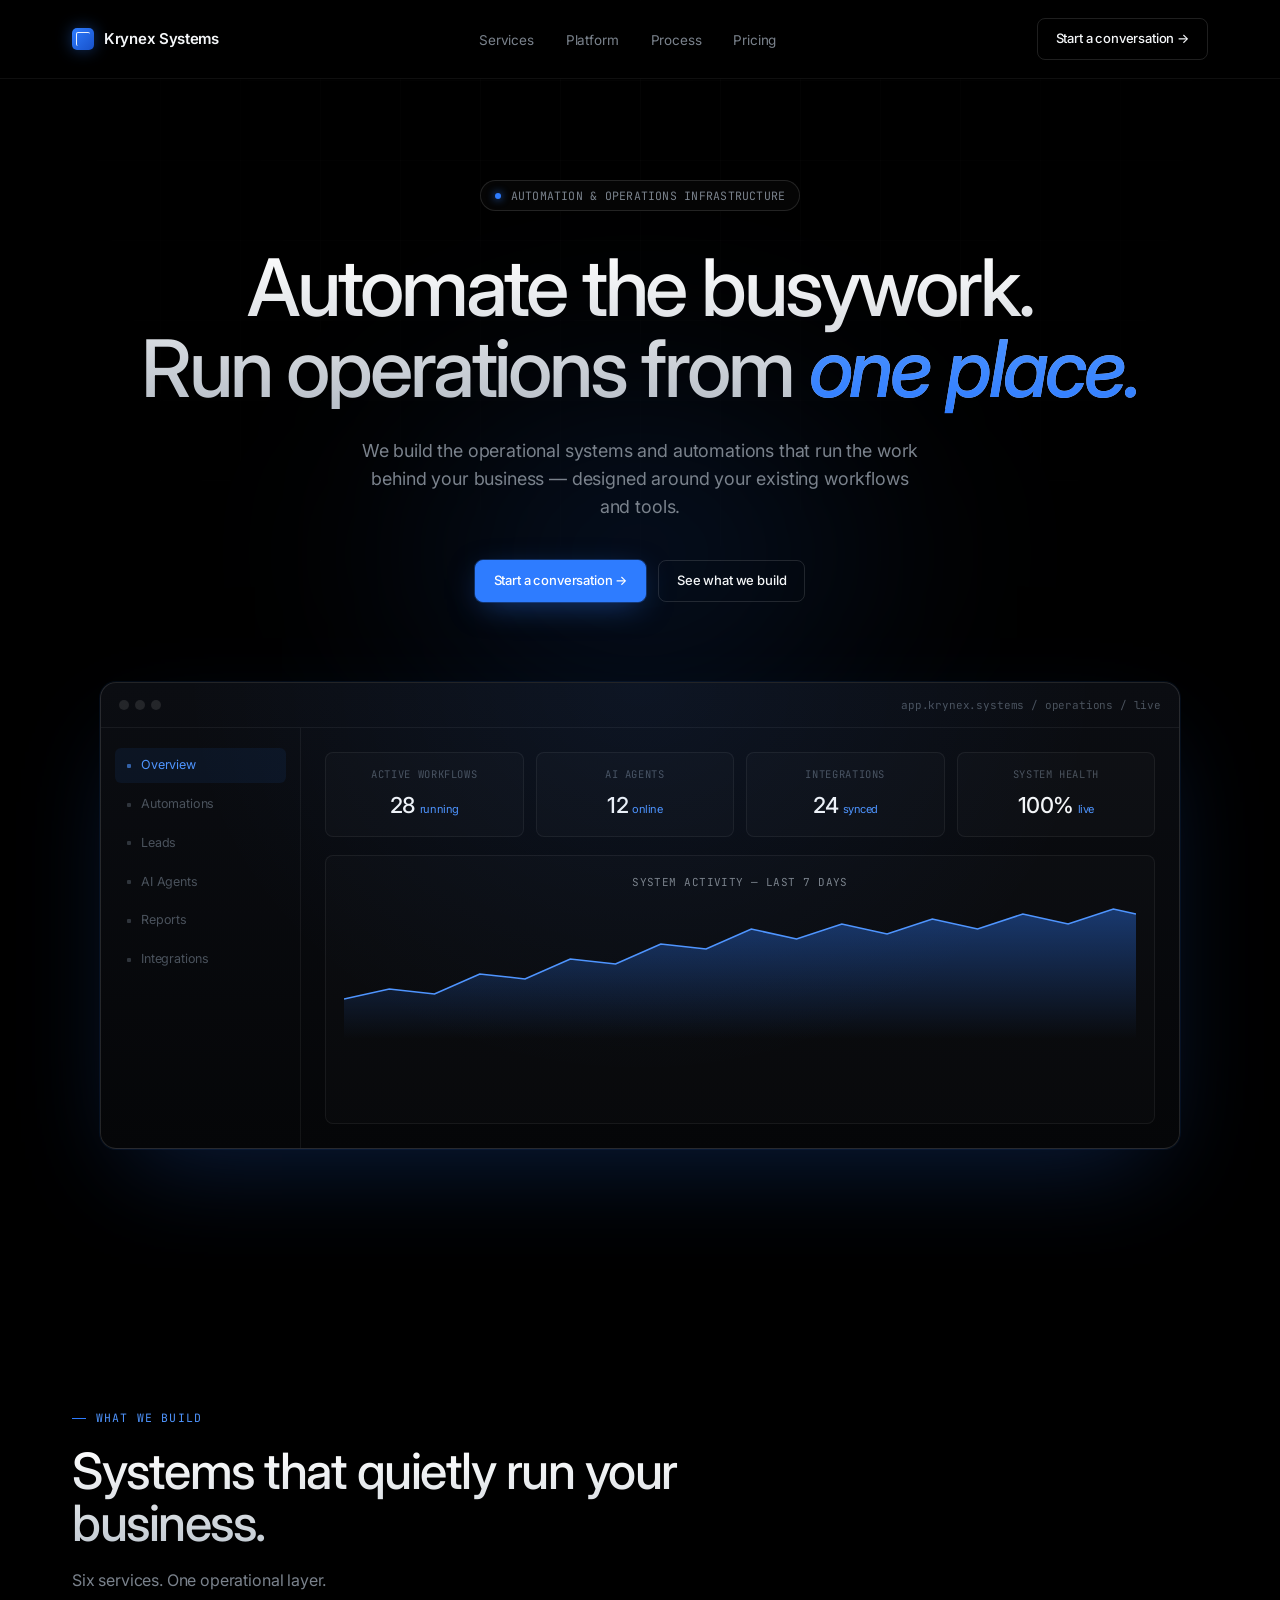
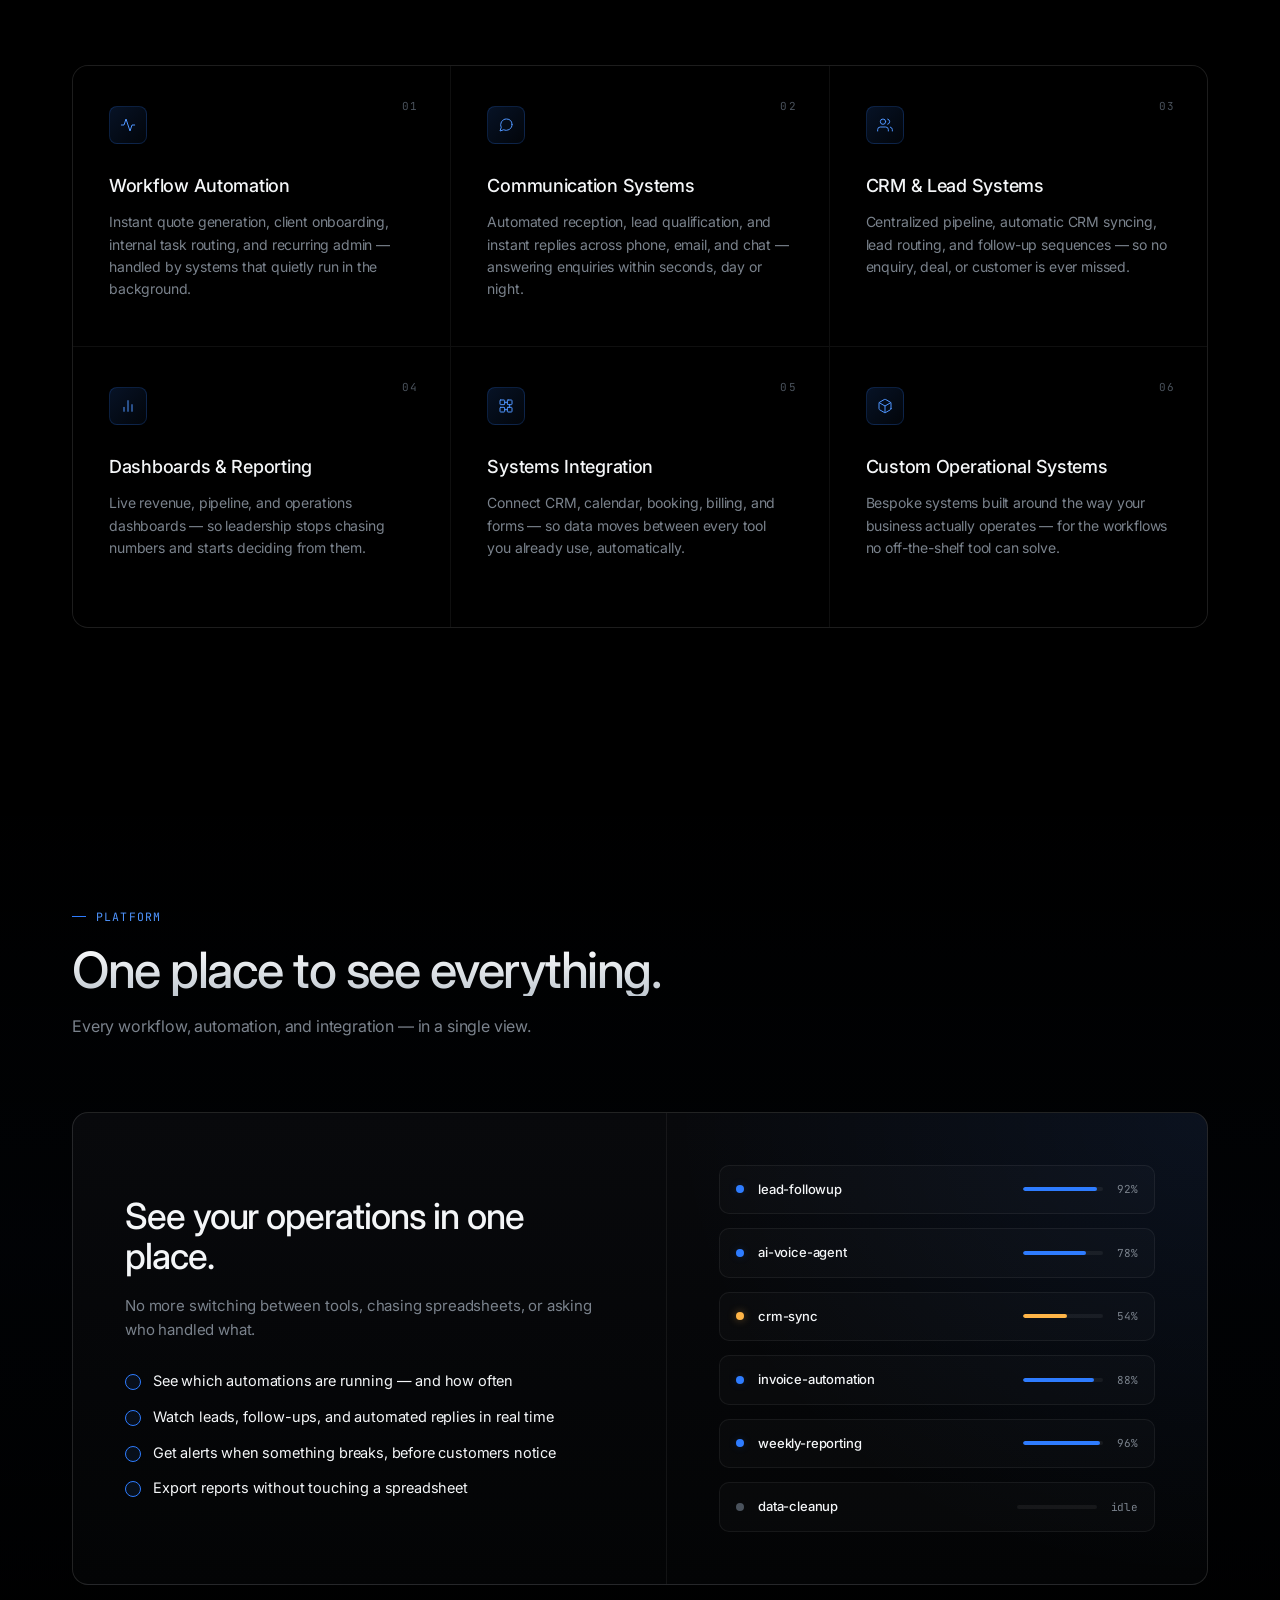
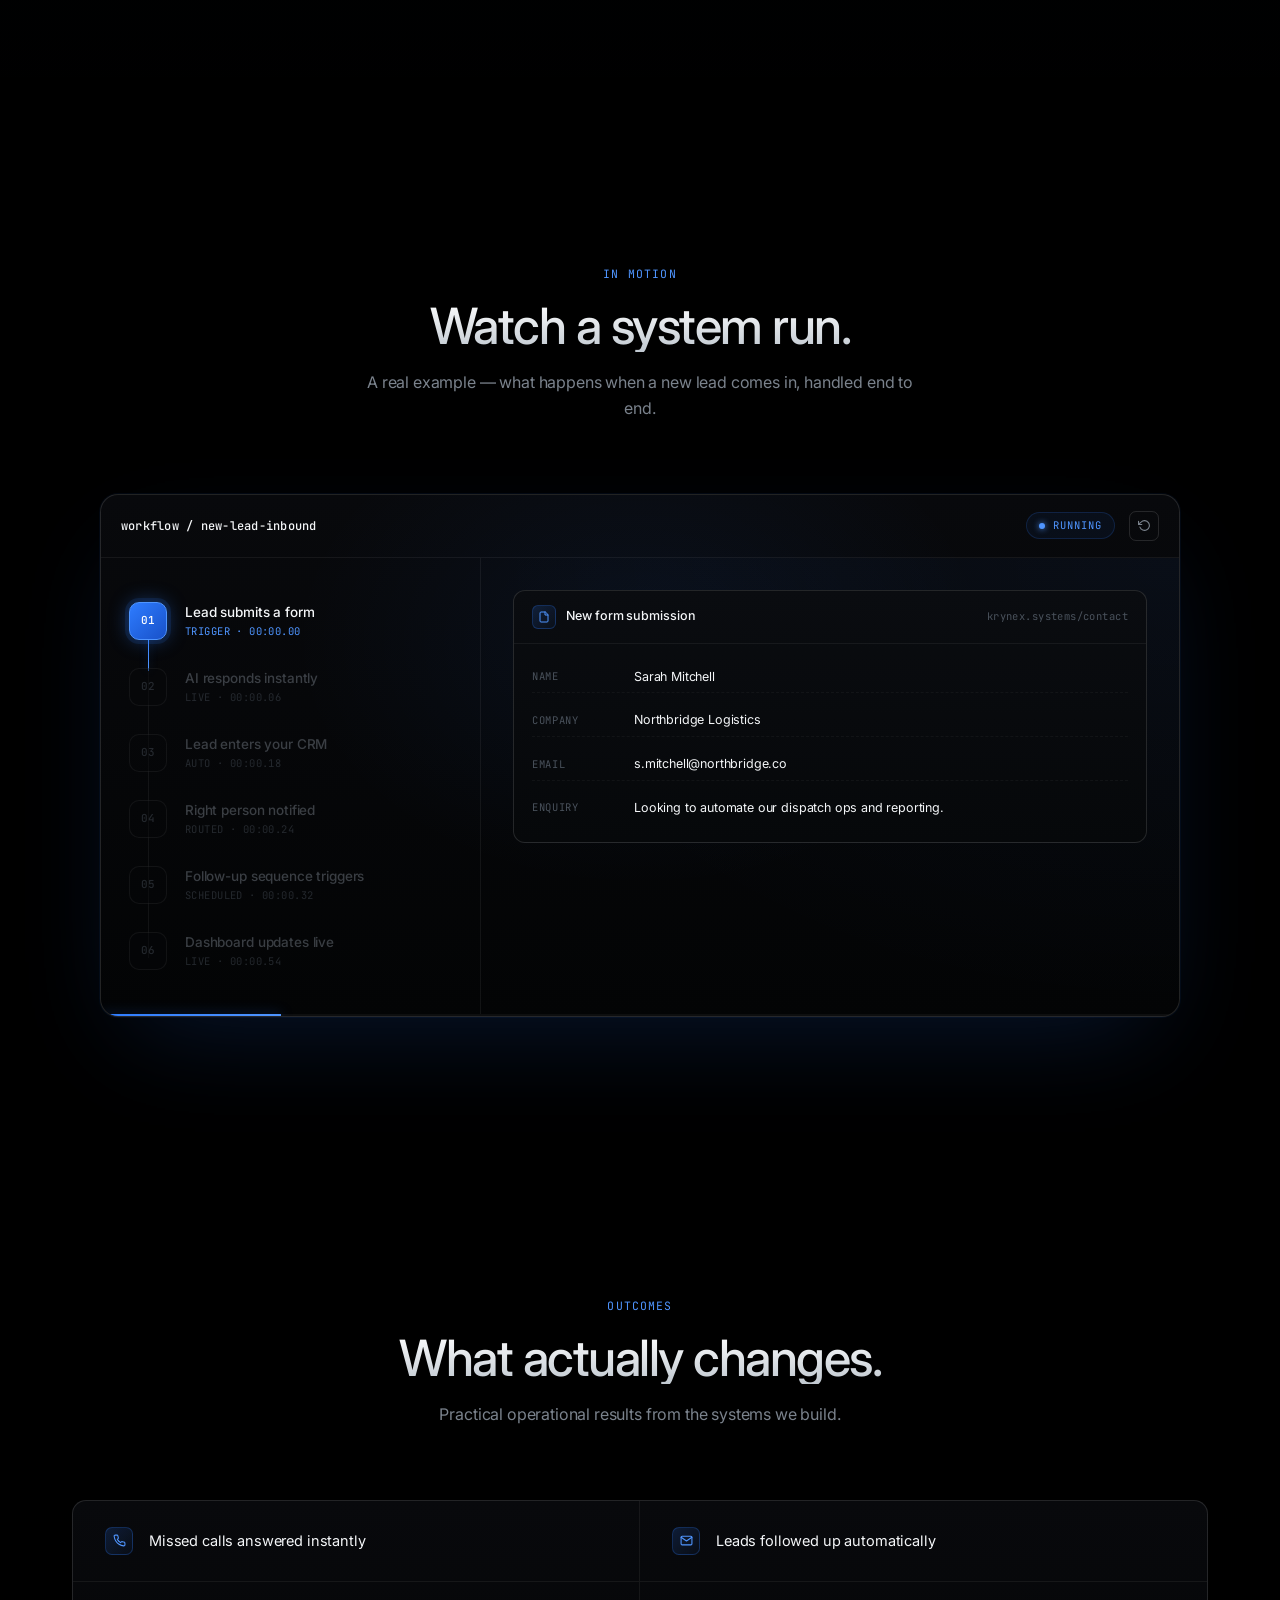
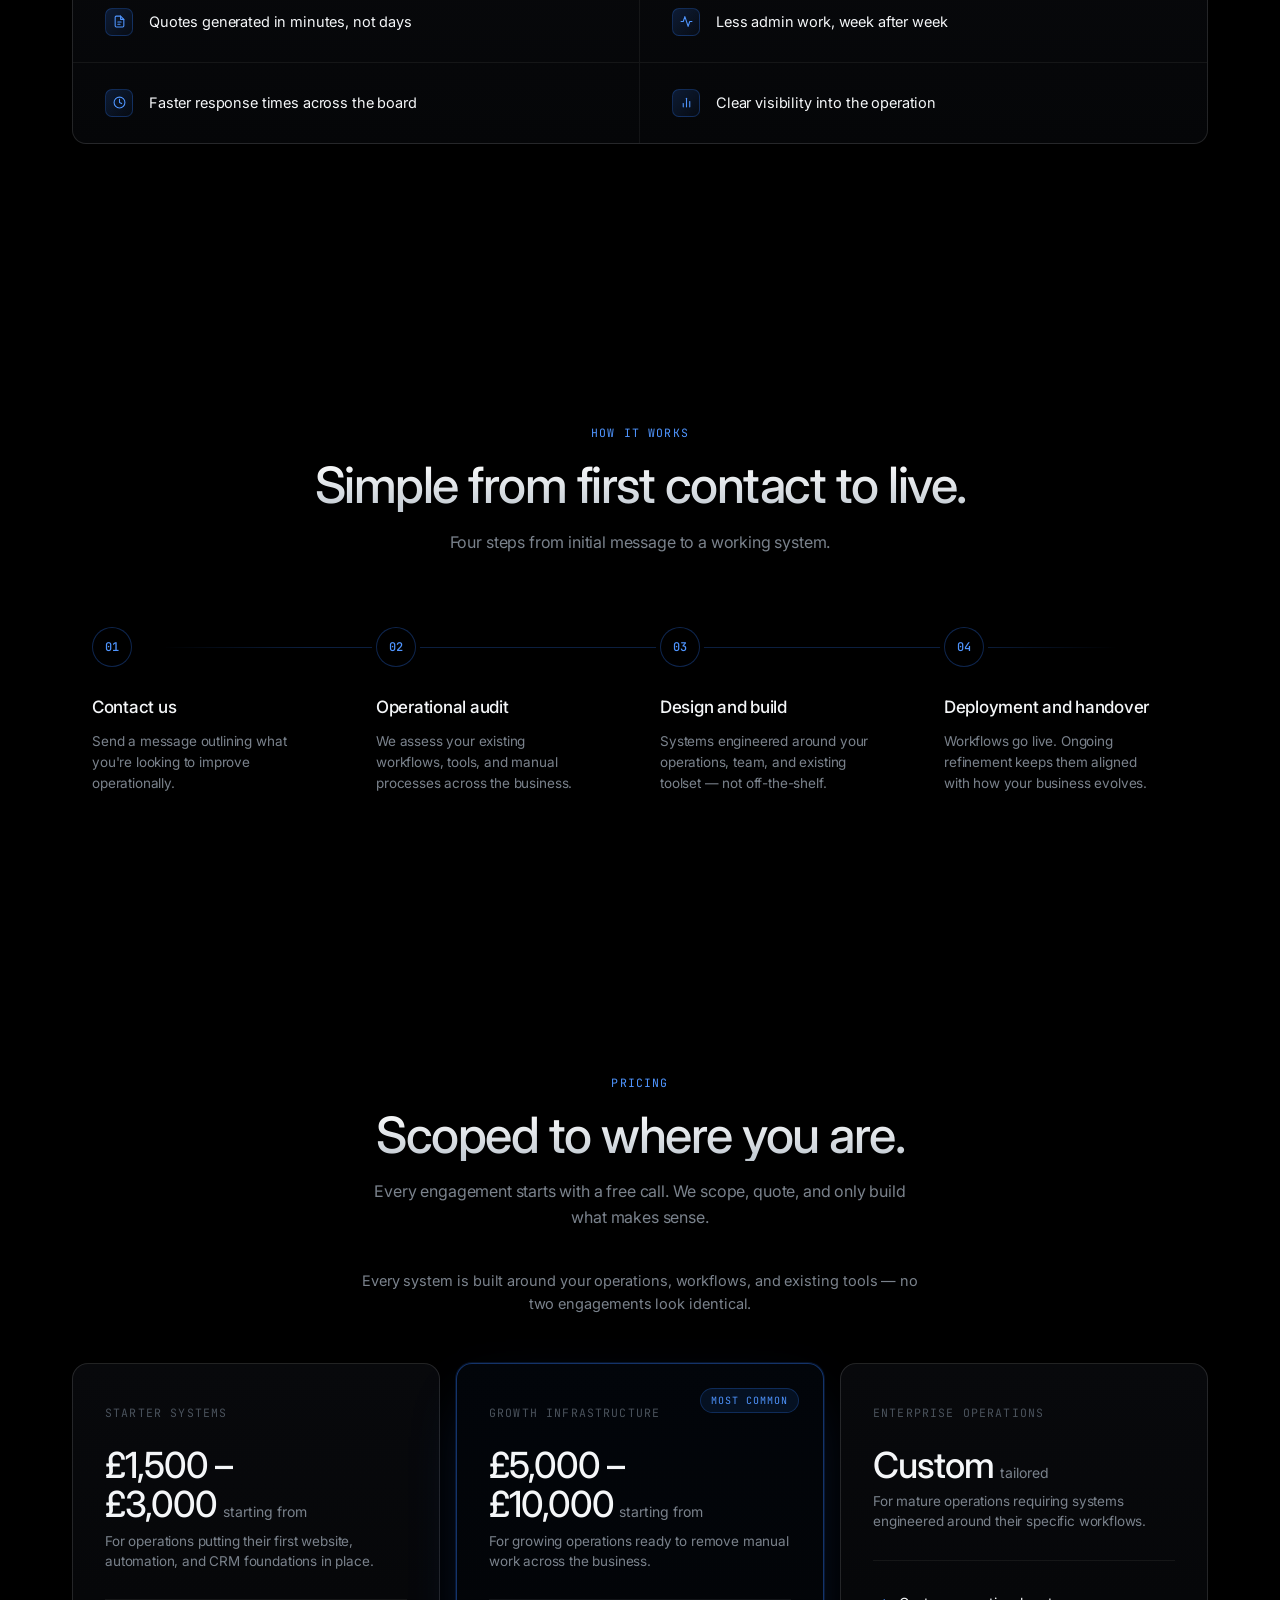
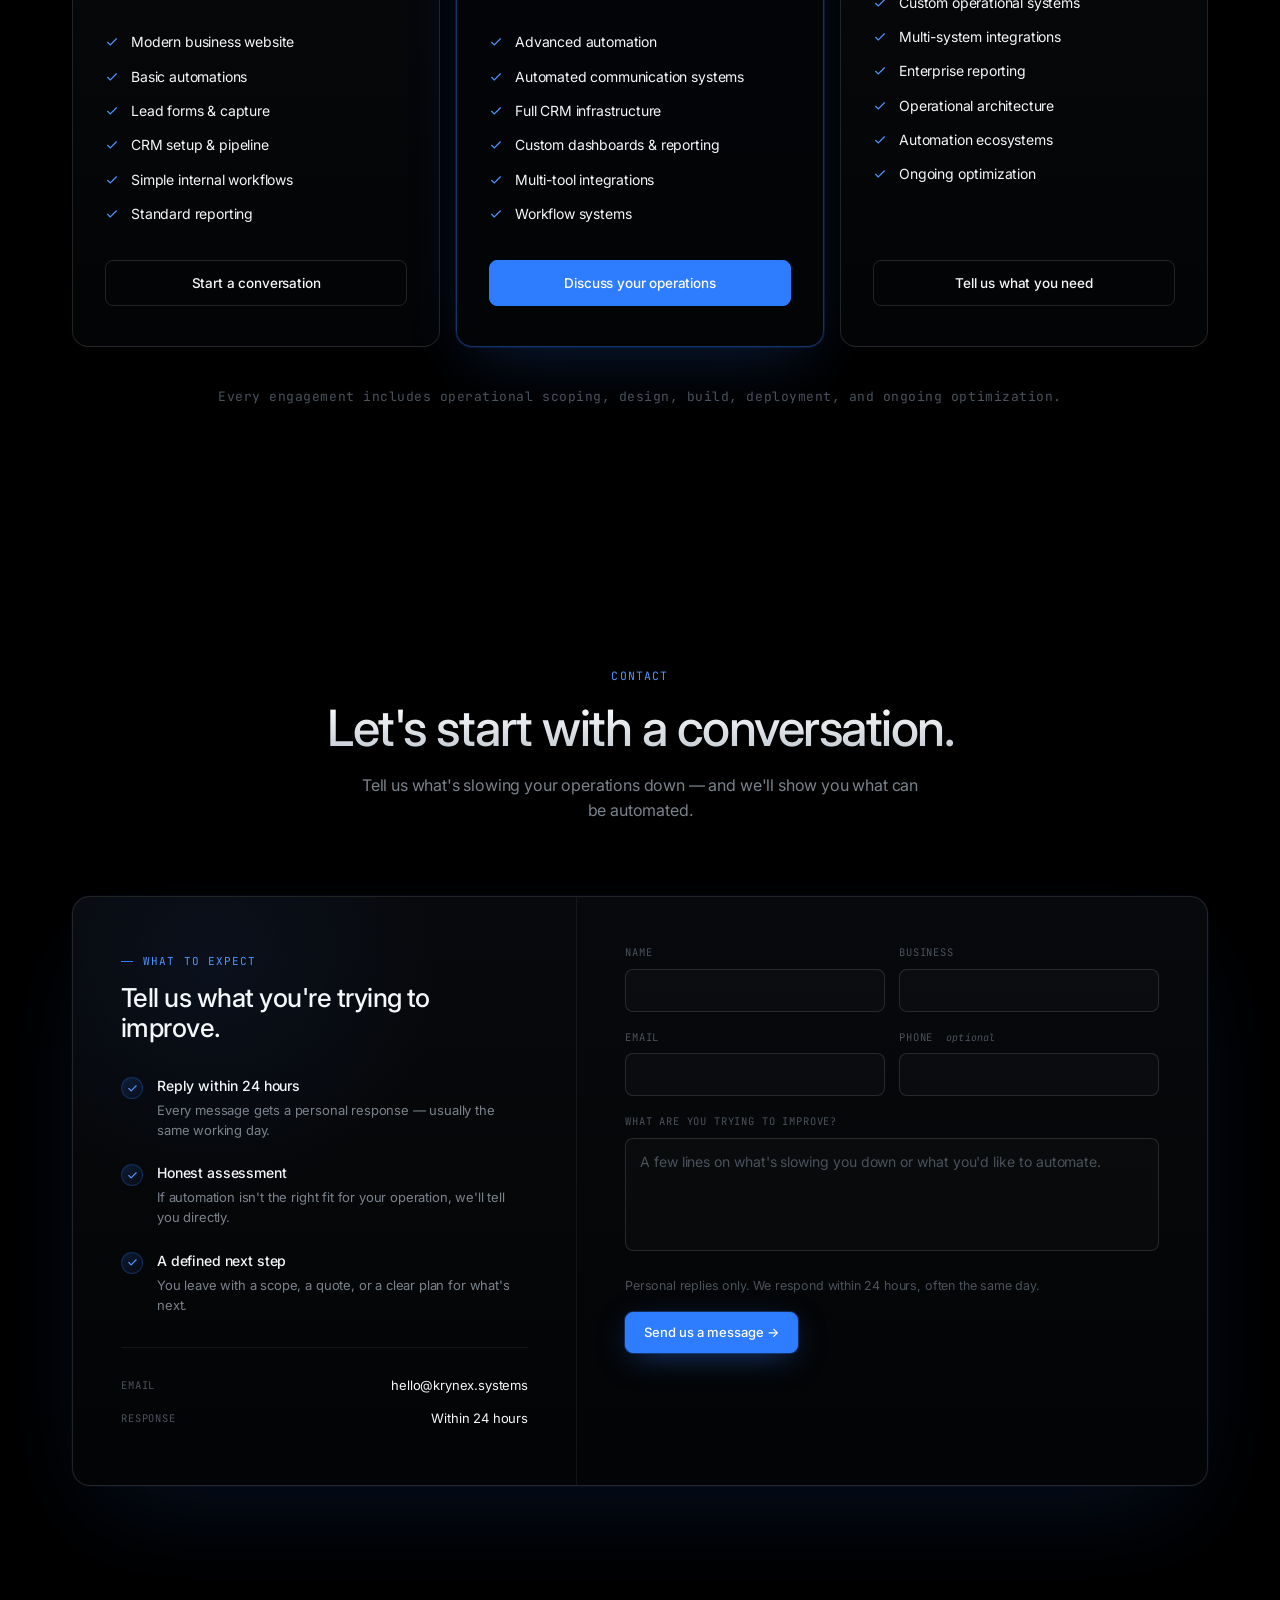
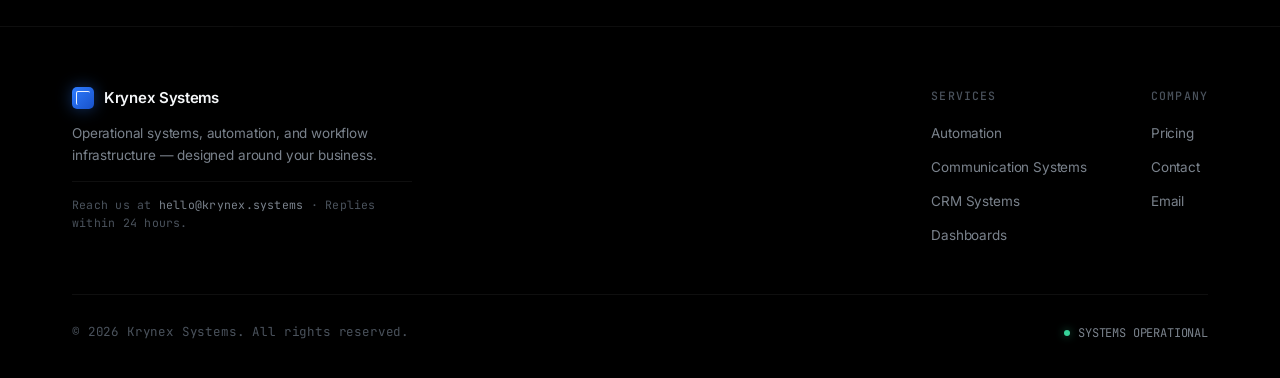
==== index.html @ 4cc5ba6c "Add files via upload" ====
<!DOCTYPE html>
<html lang="en">
<head>
  <meta charset="UTF-8" />
  <meta name="viewport" content="width=device-width, initial-scale=1.0" />
  <meta name="theme-color" content="#000000" />
  <meta name="description" content="Krynex Systems builds operational systems, automation, and workflow infrastructure for growing businesses — designed around your existing tools and workflows." />

  <!-- Open Graph / social sharing -->
  <meta property="og:type" content="website" />
  <meta property="og:title" content="Krynex Systems — Automation & Operations Infrastructure" />
  <meta property="og:description" content="Operational systems, automation, and workflow infrastructure for growing businesses." />
  <meta property="og:site_name" content="Krynex Systems" />
  <meta name="twitter:card" content="summary_large_image" />

  <title>Krynex Systems — Automation &amp; Operations Infrastructure</title>

  <!-- Inline SVG favicon (no external file needed) -->
  <link rel="icon" type="image/svg+xml" href="data:image/svg+xml,%3Csvg xmlns='http://www.w3.org/2000/svg' viewBox='0 0 32 32'%3E%3Crect width='32' height='32' rx='7' fill='%232E7CFF'/%3E%3Crect x='9' y='9' width='14' height='14' rx='2' fill='none' stroke='white' stroke-width='2.5'/%3E%3C/svg%3E" />

  <!-- Fonts -->
  <link rel="preconnect" href="https://fonts.googleapis.com" />
  <link rel="preconnect" href="https://fonts.gstatic.com" crossorigin />
  <link href="https://fonts.googleapis.com/css2?family=Inter:wght@300;400;500;600;700&family=JetBrains+Mono:wght@400;500&display=swap" rel="stylesheet" />

  <!-- Stylesheet -->
  <link rel="stylesheet" href="style.css" />
</head>
<body>

<div class="grid-bg" aria-hidden="true"></div>

<!-- ====================== NAVIGATION ====================== -->
<nav aria-label="Primary">
  <div class="nav-inner">
    <a href="#" class="logo" aria-label="Krynex Systems home">
      <div class="logo-mark" aria-hidden="true"></div>
      <span>Krynex Systems</span>
    </a>
    <ul class="nav-links">
      <li><a href="#services">Services</a></li>
      <li><a href="#platform">Platform</a></li>
      <li><a href="#process">Process</a></li>
      <li><a href="#pricing">Pricing</a></li>
    </ul>
    <a href="#contact" class="btn btn-ghost">Start a conversation &rarr;</a>
  </div>
</nav>

<!-- ====================== HERO ====================== -->
<header class="hero">
  <div class="container">
    <div class="eyebrow">
      <span class="eyebrow-dot" aria-hidden="true"></span>
      <span>AUTOMATION &amp; OPERATIONS INFRASTRUCTURE</span>
    </div>
    <h1>
      Automate the busywork.<br/>
      Run operations from <span class="accent">one place.</span>
    </h1>
    <p class="lead">
      We build the operational systems and automations that run the work behind your business — designed around your existing workflows and tools.
    </p>
    <div class="hero-actions">
      <a href="#contact" class="btn btn-blue">Start a conversation &rarr;</a>
      <a href="#services" class="btn btn-ghost">See what we build</a>
    </div>

    <!-- Hero Dashboard preview -->
    <div class="hero-visual reveal">
      <div class="hv-bar">
        <div class="hv-dots" aria-hidden="true"><span></span><span></span><span></span></div>
        <div class="hv-url">app.krynex.systems / operations / live</div>
      </div>
      <div class="hv-body">
        <aside class="hv-side" aria-hidden="true">
          <div class="hv-side-item active">Overview</div>
          <div class="hv-side-item">Automations</div>
          <div class="hv-side-item">Leads</div>
          <div class="hv-side-item">AI Agents</div>
          <div class="hv-side-item">Reports</div>
          <div class="hv-side-item">Integrations</div>
        </aside>
        <div class="hv-main">
          <div class="hv-stats">
            <div class="hv-stat">
              <div class="hv-stat-label">ACTIVE WORKFLOWS</div>
              <div class="hv-stat-value">28<span class="delta">running</span></div>
            </div>
            <div class="hv-stat">
              <div class="hv-stat-label">AI AGENTS</div>
              <div class="hv-stat-value">12<span class="delta">online</span></div>
            </div>
            <div class="hv-stat">
              <div class="hv-stat-label">INTEGRATIONS</div>
              <div class="hv-stat-value">24<span class="delta">synced</span></div>
            </div>
            <div class="hv-stat">
              <div class="hv-stat-label">SYSTEM HEALTH</div>
              <div class="hv-stat-value">100%<span class="delta">live</span></div>
            </div>
          </div>
          <div class="hv-chart">
            <div class="hv-chart-label">SYSTEM ACTIVITY — LAST 7 DAYS</div>
            <svg viewBox="0 0 700 140" preserveAspectRatio="none" aria-hidden="true">
              <defs>
                <linearGradient id="g1" x1="0" x2="0" y1="0" y2="1">
                  <stop offset="0%" stop-color="#2E7CFF" stop-opacity="0.4"/>
                  <stop offset="100%" stop-color="#2E7CFF" stop-opacity="0"/>
                </linearGradient>
              </defs>
              <path d="M0,100 L40,90 L80,95 L120,75 L160,80 L200,60 L240,65 L280,45 L320,50 L360,30 L400,40 L440,25 L480,35 L520,20 L560,30 L600,15 L640,25 L680,10 L700,15 L700,140 L0,140 Z" fill="url(#g1)"/>
              <path d="M0,100 L40,90 L80,95 L120,75 L160,80 L200,60 L240,65 L280,45 L320,50 L360,30 L400,40 L440,25 L480,35 L520,20 L560,30 L600,15 L640,25 L680,10 L700,15" stroke="#4F95FF" stroke-width="1.5" fill="none"/>
            </svg>
          </div>
        </div>
      </div>
    </div>
  </div>
</header>

<!-- ====================== SERVICES ====================== -->
<section id="services">
  <div class="container">
    <div class="section-head reveal">
      <div class="section-tag">What we build</div>
      <h2>Systems that quietly run your business.</h2>
      <p>Six services. One operational layer.</p>
    </div>

    <div class="services reveal">
      <div class="service">
        <div class="service-num">01</div>
        <div class="service-icon" aria-hidden="true">
          <svg viewBox="0 0 24 24" fill="none" stroke="currentColor" stroke-width="1.5" stroke-linecap="round" stroke-linejoin="round"><polyline points="22 12 18 12 15 21 9 3 6 12 2 12"/></svg>
        </div>
        <h3>Workflow Automation</h3>
        <p>Instant quote generation, client onboarding, internal task routing, and recurring admin — handled by systems that quietly run in the background.</p>
      </div>

      <div class="service">
        <div class="service-num">02</div>
        <div class="service-icon" aria-hidden="true">
          <svg viewBox="0 0 24 24" fill="none" stroke="currentColor" stroke-width="1.5" stroke-linecap="round" stroke-linejoin="round"><path d="M21 11.5a8.38 8.38 0 0 1-.9 3.8 8.5 8.5 0 0 1-7.6 4.7 8.38 8.38 0 0 1-3.8-.9L3 21l1.9-5.7a8.38 8.38 0 0 1-.9-3.8 8.5 8.5 0 0 1 4.7-7.6 8.38 8.38 0 0 1 3.8-.9h.5a8.48 8.48 0 0 1 8 8v.5z"/></svg>
        </div>
        <h3>Communication Systems</h3>
        <p>Automated reception, lead qualification, and instant replies across phone, email, and chat — answering enquiries within seconds, day or night.</p>
      </div>

      <div class="service">
        <div class="service-num">03</div>
        <div class="service-icon" aria-hidden="true">
          <svg viewBox="0 0 24 24" fill="none" stroke="currentColor" stroke-width="1.5" stroke-linecap="round" stroke-linejoin="round"><path d="M17 21v-2a4 4 0 0 0-4-4H5a4 4 0 0 0-4 4v2"/><circle cx="9" cy="7" r="4"/><path d="M23 21v-2a4 4 0 0 0-3-3.87"/><path d="M16 3.13a4 4 0 0 1 0 7.75"/></svg>
        </div>
        <h3>CRM &amp; Lead Systems</h3>
        <p>Centralized pipeline, automatic CRM syncing, lead routing, and follow-up sequences — so no enquiry, deal, or customer is ever missed.</p>
      </div>

      <div class="service">
        <div class="service-num">04</div>
        <div class="service-icon" aria-hidden="true">
          <svg viewBox="0 0 24 24" fill="none" stroke="currentColor" stroke-width="1.5" stroke-linecap="round" stroke-linejoin="round"><line x1="18" y1="20" x2="18" y2="10"/><line x1="12" y1="20" x2="12" y2="4"/><line x1="6" y1="20" x2="6" y2="14"/></svg>
        </div>
        <h3>Dashboards &amp; Reporting</h3>
        <p>Live revenue, pipeline, and operations dashboards — so leadership stops chasing numbers and starts deciding from them.</p>
      </div>

      <div class="service">
        <div class="service-num">05</div>
        <div class="service-icon" aria-hidden="true">
          <svg viewBox="0 0 24 24" fill="none" stroke="currentColor" stroke-width="1.5" stroke-linecap="round" stroke-linejoin="round"><rect x="3" y="3" width="7" height="7" rx="1"/><rect x="14" y="3" width="7" height="7" rx="1"/><rect x="14" y="14" width="7" height="7" rx="1"/><rect x="3" y="14" width="7" height="7" rx="1"/><line x1="10" y1="6.5" x2="14" y2="6.5"/><line x1="17.5" y1="10" x2="17.5" y2="14"/><line x1="10" y1="17.5" x2="14" y2="17.5"/></svg>
        </div>
        <h3>Systems Integration</h3>
        <p>Connect CRM, calendar, booking, billing, and forms — so data moves between every tool you already use, automatically.</p>
      </div>

      <div class="service">
        <div class="service-num">06</div>
        <div class="service-icon" aria-hidden="true">
          <svg viewBox="0 0 24 24" fill="none" stroke="currentColor" stroke-width="1.5" stroke-linecap="round" stroke-linejoin="round"><path d="M21 16V8a2 2 0 0 0-1-1.73l-7-4a2 2 0 0 0-2 0l-7 4A2 2 0 0 0 3 8v8a2 2 0 0 0 1 1.73l7 4a2 2 0 0 0 2 0l7-4A2 2 0 0 0 21 16z"/><polyline points="3.27 6.96 12 12.01 20.73 6.96"/><line x1="12" y1="22.08" x2="12" y2="12"/></svg>
        </div>
        <h3>Custom Operational Systems</h3>
        <p>Bespoke systems built around the way your business actually operates — for the workflows no off-the-shelf tool can solve.</p>
      </div>
    </div>
  </div>
</section>

<!-- ====================== PLATFORM SHOWCASE ====================== -->
<section id="platform" class="dashboard-section">
  <div class="container">
    <div class="section-head reveal">
      <div class="section-tag">Platform</div>
      <h2>One place to see everything.</h2>
      <p>Every workflow, automation, and integration — in a single view.</p>
    </div>

    <div class="dashboard-card reveal">
      <div class="dashboard-grid">
        <div class="dashboard-copy">
          <h3>See your operations in one place.</h3>
          <p>No more switching between tools, chasing spreadsheets, or asking who handled what.</p>
          <ul class="feature-list">
            <li>See which automations are running — and how often</li>
            <li>Watch leads, follow-ups, and automated replies in real time</li>
            <li>Get alerts when something breaks, before customers notice</li>
            <li>Export reports without touching a spreadsheet</li>
          </ul>
        </div>
        <div class="dashboard-visual" aria-hidden="true">
          <div class="dv-row">
            <div class="dot"></div>
            <div class="dv-name">lead-followup</div>
            <div class="dv-bar"><div style="width:92%"></div></div>
            <div class="dv-meta">92%</div>
          </div>
          <div class="dv-row">
            <div class="dot"></div>
            <div class="dv-name">ai-voice-agent</div>
            <div class="dv-bar"><div style="width:78%"></div></div>
            <div class="dv-meta">78%</div>
          </div>
          <div class="dv-row warn">
            <div class="dot"></div>
            <div class="dv-name">crm-sync</div>
            <div class="dv-bar"><div style="width:54%;background:#FFB547"></div></div>
            <div class="dv-meta">54%</div>
          </div>
          <div class="dv-row">
            <div class="dot"></div>
            <div class="dv-name">invoice-automation</div>
            <div class="dv-bar"><div style="width:88%"></div></div>
            <div class="dv-meta">88%</div>
          </div>
          <div class="dv-row">
            <div class="dot"></div>
            <div class="dv-name">weekly-reporting</div>
            <div class="dv-bar"><div style="width:96%"></div></div>
            <div class="dv-meta">96%</div>
          </div>
          <div class="dv-row idle">
            <div class="dot"></div>
            <div class="dv-name">data-cleanup</div>
            <div class="dv-bar"><div style="width:0%"></div></div>
            <div class="dv-meta">idle</div>
          </div>
        </div>
      </div>
    </div>
  </div>
</section>

<!-- ====================== INTERACTIVE DEMO ====================== -->
<section id="how-it-works">
  <div class="container">
    <div class="section-head center reveal">
      <div class="section-tag">In motion</div>
      <h2>Watch a system run.</h2>
      <p>A real example — what happens when a new lead comes in, handled end to end.</p>
    </div>

    <div class="demo-card reveal" id="demo">
      <div class="demo-bar">
        <div class="demo-title">workflow / new-lead-inbound</div>
        <div class="demo-status" id="demo-status">
          <span class="status-pulse" aria-hidden="true"></span>
          <span id="demo-status-text">RUNNING</span>
        </div>
        <button type="button" class="demo-replay" id="demo-replay" aria-label="Replay workflow demo">
          <svg viewBox="0 0 24 24" fill="none" stroke="currentColor" stroke-width="2" stroke-linecap="round" stroke-linejoin="round" aria-hidden="true"><path d="M1 4v6h6"/><path d="M3.51 15a9 9 0 1 0 2.13-9.36L1 10"/></svg>
        </button>
      </div>

      <div class="demo-grid">
        <!-- STEPS TIMELINE -->
        <div class="demo-steps">
          <div class="demo-line" id="demo-line" aria-hidden="true"></div>

          <div class="demo-step pending" data-step="1">
            <div class="demo-node" aria-hidden="true">01</div>
            <div class="demo-step-body">
              <div class="demo-step-title">Lead submits a form</div>
              <div class="demo-step-meta">TRIGGER · 00:00.00</div>
            </div>
          </div>

          <div class="demo-step pending" data-step="2">
            <div class="demo-node" aria-hidden="true">02</div>
            <div class="demo-step-body">
              <div class="demo-step-title">AI responds instantly</div>
              <div class="demo-step-meta">LIVE · 00:00.06</div>
            </div>
          </div>

          <div class="demo-step pending" data-step="3">
            <div class="demo-node" aria-hidden="true">03</div>
            <div class="demo-step-body">
              <div class="demo-step-title">Lead enters your CRM</div>
              <div class="demo-step-meta">AUTO · 00:00.18</div>
            </div>
          </div>

          <div class="demo-step pending" data-step="4">
            <div class="demo-node" aria-hidden="true">04</div>
            <div class="demo-step-body">
              <div class="demo-step-title">Right person notified</div>
              <div class="demo-step-meta">ROUTED · 00:00.24</div>
            </div>
          </div>

          <div class="demo-step pending" data-step="5">
            <div class="demo-node" aria-hidden="true">05</div>
            <div class="demo-step-body">
              <div class="demo-step-title">Follow-up sequence triggers</div>
              <div class="demo-step-meta">SCHEDULED · 00:00.32</div>
            </div>
          </div>

          <div class="demo-step pending" data-step="6">
            <div class="demo-node" aria-hidden="true">06</div>
            <div class="demo-step-body">
              <div class="demo-step-title">Dashboard updates live</div>
              <div class="demo-step-meta">LIVE · 00:00.54</div>
            </div>
          </div>
        </div>

        <!-- CONTEXT PANES -->
        <div class="demo-context">
          <!-- PANE 1: FORM SUBMISSION -->
          <div class="demo-pane visible" data-pane="1">
            <div class="pane-card">
              <div class="pane-head">
                <div class="pane-head-icon" aria-hidden="true">
                  <svg viewBox="0 0 24 24" fill="none" stroke="currentColor" stroke-width="2" stroke-linecap="round" stroke-linejoin="round"><path d="M14 2H6a2 2 0 0 0-2 2v16a2 2 0 0 0 2 2h12a2 2 0 0 0 2-2V8z"/><polyline points="14 2 14 8 20 8"/></svg>
                </div>
                <div class="pane-head-title">New form submission</div>
                <div class="pane-head-meta">krynex.systems/contact</div>
              </div>
              <div class="pane-body">
                <div class="field-row"><span class="field-label">Name</span><span class="field-value">Sarah Mitchell</span></div>
                <div class="field-row"><span class="field-label">Company</span><span class="field-value">Northbridge Logistics</span></div>
                <div class="field-row"><span class="field-label">Email</span><span class="field-value">s.mitchell@northbridge.co</span></div>
                <div class="field-row"><span class="field-label">Enquiry</span><span class="field-value">Looking to automate our dispatch ops and reporting.</span></div>
              </div>
            </div>
          </div>

          <!-- PANE 2: AI RESPONSE -->
          <div class="demo-pane" data-pane="2">
            <div class="pane-card">
              <div class="pane-head">
                <div class="pane-head-icon" aria-hidden="true">
                  <svg viewBox="0 0 24 24" fill="none" stroke="currentColor" stroke-width="2" stroke-linecap="round" stroke-linejoin="round"><path d="M21 11.5a8.38 8.38 0 0 1-.9 3.8 8.5 8.5 0 0 1-7.6 4.7 8.38 8.38 0 0 1-3.8-.9L3 21l1.9-5.7a8.38 8.38 0 0 1-.9-3.8 8.5 8.5 0 0 1 4.7-7.6 8.38 8.38 0 0 1 3.8-.9h.5a8.48 8.48 0 0 1 8 8v.5z"/></svg>
                </div>
                <div class="pane-head-title">AI Agent · email reply</div>
                <div class="pane-head-meta">sent · 6 sec</div>
              </div>
              <div class="pane-body">
                <div class="chat-bubble">
                  Hi Sarah — thanks for reaching out. Based on what you've described, we typically build dispatch coordination, driver assignment, and reporting into a single workflow. Would 15 minutes Thursday work to walk through an example tailored to Northbridge?<span class="chat-typing" aria-hidden="true"><span></span><span></span><span></span></span>
                </div>
              </div>
            </div>
          </div>

          <!-- PANE 3: CRM ENTRY -->
          <div class="demo-pane" data-pane="3">
            <div class="pane-card">
              <div class="pane-head">
                <div class="pane-head-icon" aria-hidden="true">
                  <svg viewBox="0 0 24 24" fill="none" stroke="currentColor" stroke-width="2" stroke-linecap="round" stroke-linejoin="round"><path d="M17 21v-2a4 4 0 0 0-4-4H5a4 4 0 0 0-4 4v2"/><circle cx="9" cy="7" r="4"/><path d="M23 21v-2a4 4 0 0 0-3-3.87"/><path d="M16 3.13a4 4 0 0 1 0 7.75"/></svg>
                </div>
                <div class="pane-head-title">Contact created in CRM</div>
                <div class="pane-head-meta">pipeline · inbound</div>
              </div>
              <div class="pane-body">
                <div class="field-row"><span class="field-label">Stage</span><span class="field-value blue">QUALIFIED</span></div>
                <div class="field-row"><span class="field-label">Owner</span><span class="field-value">Marcus Reid</span></div>
                <div class="field-row"><span class="field-label">Source</span><span class="field-value">Pricing page form</span></div>
                <div class="field-row"><span class="field-label">Est. value</span><span class="field-value">£12,400</span></div>
                <div class="field-row"><span class="field-label">Tags</span><span class="field-value">logistics · enterprise · UK</span></div>
              </div>
            </div>
          </div>

          <!-- PANE 4: NOTIFICATION -->
          <div class="demo-pane" data-pane="4">
            <div class="pane-card">
              <div class="pane-head">
                <div class="pane-head-icon" aria-hidden="true">
                  <svg viewBox="0 0 24 24" fill="none" stroke="currentColor" stroke-width="2" stroke-linecap="round" stroke-linejoin="round"><path d="M18 8A6 6 0 0 0 6 8c0 7-3 9-3 9h18s-3-2-3-9"/><path d="M13.73 21a2 2 0 0 1-3.46 0"/></svg>
                </div>
                <div class="pane-head-title">#revenue-team · notification sent</div>
                <div class="pane-head-meta">delivered · 00:24</div>
              </div>
              <div class="pane-body">
                <div class="notif-card">
                  <div class="notif-head">
                    <span class="notif-name">Krynex</span>
                    <span class="notif-time">just now</span>
                  </div>
                  <div class="notif-text"><span class="mention">@marcus</span> — new qualified lead from <strong>Northbridge Logistics</strong>. Estimated value £12,400. CRM updated. Follow-up scheduled.</div>
                </div>
              </div>
            </div>
          </div>

          <!-- PANE 5: FOLLOW-UP -->
          <div class="demo-pane" data-pane="5">
            <div class="pane-card">
              <div class="pane-head">
                <div class="pane-head-icon" aria-hidden="true">
                  <svg viewBox="0 0 24 24" fill="none" stroke="currentColor" stroke-width="2" stroke-linecap="round" stroke-linejoin="round"><rect x="3" y="4" width="18" height="18" rx="2" ry="2"/><line x1="16" y1="2" x2="16" y2="6"/><line x1="8" y1="2" x2="8" y2="6"/><line x1="3" y1="10" x2="21" y2="10"/></svg>
                </div>
                <div class="pane-head-title">Follow-up sequence scheduled</div>
                <div class="pane-head-meta">3 actions queued</div>
              </div>
              <div class="pane-body">
                <div class="followup"><span class="fu-day">+2d</span><span class="fu-action">Send case study — logistics automation</span></div>
                <div class="followup"><span class="fu-day">+5d</span><span class="fu-action">Check-in call — if no reply</span></div>
                <div class="followup"><span class="fu-day">+10d</span><span class="fu-action">Final follow-up + nurture sequence</span></div>
              </div>
            </div>
          </div>

          <!-- PANE 6: DASHBOARD -->
          <div class="demo-pane" data-pane="6">
            <div class="pane-card">
              <div class="pane-head">
                <div class="pane-head-icon" aria-hidden="true">
                  <svg viewBox="0 0 24 24" fill="none" stroke="currentColor" stroke-width="2" stroke-linecap="round" stroke-linejoin="round"><line x1="18" y1="20" x2="18" y2="10"/><line x1="12" y1="20" x2="12" y2="4"/><line x1="6" y1="20" x2="6" y2="14"/></svg>
                </div>
                <div class="pane-head-title">Dashboard updated · live</div>
                <div class="pane-head-meta">just now</div>
              </div>
              <div class="pane-body">
                <div class="metric-row"><span class="metric-label">Pipeline value</span><span class="metric-value">£428,200<span class="up">+£12,400</span></span></div>
                <div class="metric-row"><span class="metric-label">New leads today</span><span class="metric-value">8<span class="up">+1</span></span></div>
                <div class="metric-row"><span class="metric-label">Avg. response time</span><span class="metric-value">54 sec<span class="up">-12s</span></span></div>
                <div class="metric-row"><span class="metric-label">Workflows active</span><span class="metric-value">28<span class="up">live</span></span></div>
              </div>
            </div>
          </div>
        </div>
      </div>

      <div class="demo-progress" aria-hidden="true">
        <div class="demo-progress-bar" id="demo-progress"></div>
      </div>
    </div>
  </div>
</section>

<!-- ====================== OUTCOMES ====================== -->
<section id="outcomes">
  <div class="container">
    <div class="section-head center reveal">
      <div class="section-tag">Outcomes</div>
      <h2>What actually changes.</h2>
      <p>Practical operational results from the systems we build.</p>
    </div>

    <div class="outcomes-list reveal">
      <div class="outcome-item">
        <div class="outcome-icon" aria-hidden="true"><svg viewBox="0 0 24 24" fill="none" stroke="currentColor" stroke-width="2" stroke-linecap="round" stroke-linejoin="round"><path d="M22 16.92v3a2 2 0 0 1-2.18 2 19.79 19.79 0 0 1-8.63-3.07 19.5 19.5 0 0 1-6-6 19.79 19.79 0 0 1-3.07-8.67A2 2 0 0 1 4.11 2h3a2 2 0 0 1 2 1.72 12.84 12.84 0 0 0 .7 2.81 2 2 0 0 1-.45 2.11L8.09 9.91a16 16 0 0 0 6 6l1.27-1.27a2 2 0 0 1 2.11-.45 12.84 12.84 0 0 0 2.81.7A2 2 0 0 1 22 16.92z"/></svg></div>
        <div class="outcome-label-text">Missed calls answered instantly</div>
      </div>
      <div class="outcome-item">
        <div class="outcome-icon" aria-hidden="true"><svg viewBox="0 0 24 24" fill="none" stroke="currentColor" stroke-width="2" stroke-linecap="round" stroke-linejoin="round"><path d="M4 4h16c1.1 0 2 .9 2 2v12c0 1.1-.9 2-2 2H4c-1.1 0-2-.9-2-2V6c0-1.1.9-2 2-2z"/><polyline points="22,6 12,13 2,6"/></svg></div>
        <div class="outcome-label-text">Leads followed up automatically</div>
      </div>
      <div class="outcome-item">
        <div class="outcome-icon" aria-hidden="true"><svg viewBox="0 0 24 24" fill="none" stroke="currentColor" stroke-width="2" stroke-linecap="round" stroke-linejoin="round"><path d="M14 2H6a2 2 0 0 0-2 2v16a2 2 0 0 0 2 2h12a2 2 0 0 0 2-2V8z"/><polyline points="14 2 14 8 20 8"/><line x1="9" y1="13" x2="15" y2="13"/><line x1="9" y1="17" x2="13" y2="17"/></svg></div>
        <div class="outcome-label-text">Quotes generated in minutes, not days</div>
      </div>
      <div class="outcome-item">
        <div class="outcome-icon" aria-hidden="true"><svg viewBox="0 0 24 24" fill="none" stroke="currentColor" stroke-width="2" stroke-linecap="round" stroke-linejoin="round"><polyline points="22 12 18 12 15 21 9 3 6 12 2 12"/></svg></div>
        <div class="outcome-label-text">Less admin work, week after week</div>
      </div>
      <div class="outcome-item">
        <div class="outcome-icon" aria-hidden="true"><svg viewBox="0 0 24 24" fill="none" stroke="currentColor" stroke-width="2" stroke-linecap="round" stroke-linejoin="round"><circle cx="12" cy="12" r="10"/><polyline points="12 6 12 12 16 14"/></svg></div>
        <div class="outcome-label-text">Faster response times across the board</div>
      </div>
      <div class="outcome-item">
        <div class="outcome-icon" aria-hidden="true"><svg viewBox="0 0 24 24" fill="none" stroke="currentColor" stroke-width="2" stroke-linecap="round" stroke-linejoin="round"><line x1="18" y1="20" x2="18" y2="10"/><line x1="12" y1="20" x2="12" y2="4"/><line x1="6" y1="20" x2="6" y2="14"/></svg></div>
        <div class="outcome-label-text">Clear visibility into the operation</div>
      </div>
    </div>
  </div>
</section>

<!-- ====================== PROCESS ====================== -->
<section id="process">
  <div class="container">
    <div class="section-head center reveal">
      <div class="section-tag">How it works</div>
      <h2>Simple from first contact to live.</h2>
      <p>Four steps from initial message to a working system.</p>
    </div>

    <div class="process-grid reveal">
      <div class="process-step">
        <div class="process-node">01</div>
        <h3>Contact us</h3>
        <p>Send a message outlining what you're looking to improve operationally.</p>
      </div>
      <div class="process-step">
        <div class="process-node">02</div>
        <h3>Operational audit</h3>
        <p>We assess your existing workflows, tools, and manual processes across the business.</p>
      </div>
      <div class="process-step">
        <div class="process-node">03</div>
        <h3>Design and build</h3>
        <p>Systems engineered around your operations, team, and existing toolset — not off-the-shelf.</p>
      </div>
      <div class="process-step">
        <div class="process-node">04</div>
        <h3>Deployment and handover</h3>
        <p>Workflows go live. Ongoing refinement keeps them aligned with how your business evolves.</p>
      </div>
    </div>
  </div>
</section>

<!-- ====================== PRICING ====================== -->
<section id="pricing" class="pricing-section">
  <div class="container">
    <div class="section-head center reveal">
      <div class="section-tag">Pricing</div>
      <h2>Scoped to where you are.</h2>
      <p>Every engagement starts with a free call. We scope, quote, and only build what makes sense.</p>
    </div>

    <p class="pricing-intro reveal">Every system is built around your operations, workflows, and existing tools — no two engagements look identical.</p>

    <div class="pricing-grid reveal">
      <!-- STARTER -->
      <div class="price-card">
        <div class="price-tier">Starter Systems</div>
        <div class="price-amount">£1,500 – £3,000<span class="small">starting from</span></div>
        <div class="price-desc">For operations putting their first website, automation, and CRM foundations in place.</div>
        <ul class="price-features">
          <li><svg viewBox="0 0 24 24" fill="none" stroke="currentColor" stroke-width="2" aria-hidden="true"><polyline points="20 6 9 17 4 12"/></svg>Modern business website</li>
          <li><svg viewBox="0 0 24 24" fill="none" stroke="currentColor" stroke-width="2" aria-hidden="true"><polyline points="20 6 9 17 4 12"/></svg>Basic automations</li>
          <li><svg viewBox="0 0 24 24" fill="none" stroke="currentColor" stroke-width="2" aria-hidden="true"><polyline points="20 6 9 17 4 12"/></svg>Lead forms &amp; capture</li>
          <li><svg viewBox="0 0 24 24" fill="none" stroke="currentColor" stroke-width="2" aria-hidden="true"><polyline points="20 6 9 17 4 12"/></svg>CRM setup &amp; pipeline</li>
          <li><svg viewBox="0 0 24 24" fill="none" stroke="currentColor" stroke-width="2" aria-hidden="true"><polyline points="20 6 9 17 4 12"/></svg>Simple internal workflows</li>
          <li><svg viewBox="0 0 24 24" fill="none" stroke="currentColor" stroke-width="2" aria-hidden="true"><polyline points="20 6 9 17 4 12"/></svg>Standard reporting</li>
        </ul>
        <a href="#contact" class="price-cta">Start a conversation</a>
      </div>

      <!-- GROWTH — FEATURED -->
      <div class="price-card featured">
        <div class="price-badge">Most common</div>
        <div class="price-tier">Growth Infrastructure</div>
        <div class="price-amount">£5,000 – £10,000<span class="small">starting from</span></div>
        <div class="price-desc">For growing operations ready to remove manual work across the business.</div>
        <ul class="price-features">
          <li><svg viewBox="0 0 24 24" fill="none" stroke="currentColor" stroke-width="2" aria-hidden="true"><polyline points="20 6 9 17 4 12"/></svg>Advanced automation</li>
          <li><svg viewBox="0 0 24 24" fill="none" stroke="currentColor" stroke-width="2" aria-hidden="true"><polyline points="20 6 9 17 4 12"/></svg>Automated communication systems</li>
          <li><svg viewBox="0 0 24 24" fill="none" stroke="currentColor" stroke-width="2" aria-hidden="true"><polyline points="20 6 9 17 4 12"/></svg>Full CRM infrastructure</li>
          <li><svg viewBox="0 0 24 24" fill="none" stroke="currentColor" stroke-width="2" aria-hidden="true"><polyline points="20 6 9 17 4 12"/></svg>Custom dashboards &amp; reporting</li>
          <li><svg viewBox="0 0 24 24" fill="none" stroke="currentColor" stroke-width="2" aria-hidden="true"><polyline points="20 6 9 17 4 12"/></svg>Multi-tool integrations</li>
          <li><svg viewBox="0 0 24 24" fill="none" stroke="currentColor" stroke-width="2" aria-hidden="true"><polyline points="20 6 9 17 4 12"/></svg>Workflow systems</li>
        </ul>
        <a href="#contact" class="price-cta">Discuss your operations</a>
      </div>

      <!-- ENTERPRISE -->
      <div class="price-card">
        <div class="price-tier">Enterprise Operations</div>
        <div class="price-amount">Custom<span class="small">tailored</span></div>
        <div class="price-desc">For mature operations requiring systems engineered around their specific workflows.</div>
        <ul class="price-features">
          <li><svg viewBox="0 0 24 24" fill="none" stroke="currentColor" stroke-width="2" aria-hidden="true"><polyline points="20 6 9 17 4 12"/></svg>Custom operational systems</li>
          <li><svg viewBox="0 0 24 24" fill="none" stroke="currentColor" stroke-width="2" aria-hidden="true"><polyline points="20 6 9 17 4 12"/></svg>Multi-system integrations</li>
          <li><svg viewBox="0 0 24 24" fill="none" stroke="currentColor" stroke-width="2" aria-hidden="true"><polyline points="20 6 9 17 4 12"/></svg>Enterprise reporting</li>
          <li><svg viewBox="0 0 24 24" fill="none" stroke="currentColor" stroke-width="2" aria-hidden="true"><polyline points="20 6 9 17 4 12"/></svg>Operational architecture</li>
          <li><svg viewBox="0 0 24 24" fill="none" stroke="currentColor" stroke-width="2" aria-hidden="true"><polyline points="20 6 9 17 4 12"/></svg>Automation ecosystems</li>
          <li><svg viewBox="0 0 24 24" fill="none" stroke="currentColor" stroke-width="2" aria-hidden="true"><polyline points="20 6 9 17 4 12"/></svg>Ongoing optimization</li>
        </ul>
        <a href="#contact" class="price-cta">Tell us what you need</a>
      </div>
    </div>

    <p class="pricing-note">Every engagement includes operational scoping, design, build, deployment, and ongoing optimization.</p>
  </div>
</section>

<!-- ====================== CONTACT ====================== -->
<section id="contact" class="contact-section">
  <div class="container">
    <div class="section-head center reveal">
      <div class="section-tag">Contact</div>
      <h2>Let's start with a conversation.</h2>
      <p>Tell us what's slowing your operations down — and we'll show you what can be automated.</p>
    </div>

    <div class="contact-card reveal" id="contact-card">
      <div class="contact-side">
        <div>
          <div class="contact-eyebrow">What to expect</div>
          <h3>Tell us what you're trying to improve.</h3>
        </div>

        <ul class="contact-points">
          <li>
            <div class="cp-dot" aria-hidden="true">
              <svg viewBox="0 0 24 24" fill="none" stroke="currentColor" stroke-width="2.5" stroke-linecap="round" stroke-linejoin="round"><polyline points="20 6 9 17 4 12"/></svg>
            </div>
            <div class="cp-text">
              <div class="cp-title">Reply within 24 hours</div>
              <div class="cp-desc">Every message gets a personal response — usually the same working day.</div>
            </div>
          </li>
          <li>
            <div class="cp-dot" aria-hidden="true">
              <svg viewBox="0 0 24 24" fill="none" stroke="currentColor" stroke-width="2.5" stroke-linecap="round" stroke-linejoin="round"><polyline points="20 6 9 17 4 12"/></svg>
            </div>
            <div class="cp-text">
              <div class="cp-title">Honest assessment</div>
              <div class="cp-desc">If automation isn't the right fit for your operation, we'll tell you directly.</div>
            </div>
          </li>
          <li>
            <div class="cp-dot" aria-hidden="true">
              <svg viewBox="0 0 24 24" fill="none" stroke="currentColor" stroke-width="2.5" stroke-linecap="round" stroke-linejoin="round"><polyline points="20 6 9 17 4 12"/></svg>
            </div>
            <div class="cp-text">
              <div class="cp-title">A defined next step</div>
              <div class="cp-desc">You leave with a scope, a quote, or a clear plan for what's next.</div>
            </div>
          </li>
        </ul>

        <div class="contact-meta">
          <div class="contact-meta-row">
            <span class="contact-meta-label">Email</span>
            <a href="mailto:hello@krynex.systems" class="contact-meta-value">hello@krynex.systems</a>
          </div>
          <div class="contact-meta-row">
            <span class="contact-meta-label">Response</span>
            <span class="contact-meta-value">Within 24 hours</span>
          </div>
        </div>
      </div>

      <form class="contact-form" id="contact-form" novalidate>
        <!-- ============================================================ -->
        <!-- WEB3FORMS CONFIGURATION                                       -->
        <!-- Replace the value below with your access key from web3forms.com -->
        <!-- ============================================================ -->
        <input type="hidden" name="access_key" value="YOUR_WEB3FORMS_ACCESS_KEY_HERE" />
        <input type="hidden" name="subject" value="New enquiry from Krynex Systems website" />
        <input type="hidden" name="from_name" value="Krynex Systems Contact Form" />
        <!-- Honeypot field — leave hidden, do not remove -->
        <input type="checkbox" name="botcheck" style="display:none" tabindex="-1" autocomplete="off" />

        <div class="form-row">
          <div class="form-field">
            <label for="cf-name">Name</label>
            <input type="text" id="cf-name" name="name" autocomplete="name" required />
          </div>
          <div class="form-field">
            <label for="cf-business">Business</label>
            <input type="text" id="cf-business" name="business" autocomplete="organization" required />
          </div>
        </div>
        <div class="form-row">
          <div class="form-field">
            <label for="cf-email">Email</label>
            <input type="email" id="cf-email" name="email" autocomplete="email" required />
          </div>
          <div class="form-field">
            <label for="cf-phone">Phone <span class="opt">optional</span></label>
            <input type="tel" id="cf-phone" name="phone" autocomplete="tel" />
          </div>
        </div>
        <div class="form-field">
          <label for="cf-message">What are you trying to improve?</label>
          <textarea id="cf-message" name="message" rows="4" placeholder="A few lines on what's slowing you down or what you'd like to automate." required></textarea>
        </div>

        <div class="form-error" id="form-error" hidden role="alert"></div>

        <div class="form-submit-row">
          <span class="form-note">Personal replies only. We respond within 24 hours, often the same day.</span>
          <button type="submit" class="btn btn-blue">Send us a message &rarr;</button>
        </div>
      </form>

      <div class="contact-success" role="status" aria-live="polite">
        <div class="contact-success-icon" aria-hidden="true">
          <svg viewBox="0 0 24 24" fill="none" stroke="currentColor" stroke-width="2.5" stroke-linecap="round" stroke-linejoin="round"><polyline points="20 6 9 17 4 12"/></svg>
        </div>
        <h3>Thanks — we've got it.</h3>
        <p>We'll reply personally within 24 hours — usually with a few questions or a suggested next step.</p>
      </div>
    </div>
  </div>
</section>

<!-- ====================== FOOTER ====================== -->
<footer>
  <div class="container">
    <div class="footer-top">
      <div class="footer-brand">
        <a href="#" class="logo">
          <div class="logo-mark" aria-hidden="true"></div>
          <span>Krynex Systems</span>
        </a>
        <p>Operational systems, automation, and workflow infrastructure — designed around your business.</p>
        <p class="footer-reassure">Reach us at <a href="mailto:hello@krynex.systems">hello@krynex.systems</a> · Replies within 24 hours.</p>
      </div>
      <div class="footer-links">
        <div class="footer-col">
          <h4>Services</h4>
          <ul>
            <li><a href="#services">Automation</a></li>
            <li><a href="#services">Communication Systems</a></li>
            <li><a href="#services">CRM Systems</a></li>
            <li><a href="#services">Dashboards</a></li>
          </ul>
        </div>
        <div class="footer-col">
          <h4>Company</h4>
          <ul>
            <li><a href="#pricing">Pricing</a></li>
            <li><a href="#contact">Contact</a></li>
            <li><a href="mailto:hello@krynex.systems">Email</a></li>
          </ul>
        </div>
      </div>
    </div>
    <div class="footer-bottom">
      <p>© 2026 Krynex Systems. All rights reserved.</p>
      <div class="footer-status">
        <span class="status-dot" aria-hidden="true"></span>
        <span>SYSTEMS OPERATIONAL</span>
      </div>
    </div>
  </div>
</footer>

<script src="script.js" defer></script>
</body>
</html>
---- style.css ----
/* ==========================================================================
   Krynex Systems — Stylesheet
   Operational systems, automation & workflow infrastructure
   ========================================================================== */

/* ------------------------------------------------------------------
   1. VARIABLES & RESET
   ------------------------------------------------------------------ */
:root {
  --bg: #000000;
  --bg-elev: #060709;
  --bg-card: #0A0C10;
  --border: rgba(255, 255, 255, 0.06);
  --border-strong: rgba(255, 255, 255, 0.12);
  --text: #F4F6F8;
  --text-muted: #7A828C;
  --text-dim: #4A525C;
  --blue: #2E7CFF;
  --blue-bright: #4F95FF;
  --blue-dim: rgba(46, 124, 255, 0.08);
  --blue-glow: rgba(46, 124, 255, 0.18);
  --error: #FF6B6B;
  --mono: 'JetBrains Mono', monospace;
}

* { margin: 0; padding: 0; box-sizing: border-box; }
html { scroll-behavior: smooth; }

body {
  background: var(--bg);
  color: var(--text);
  font-family: 'Inter', -apple-system, BlinkMacSystemFont, sans-serif;
  font-weight: 400;
  line-height: 1.5;
  letter-spacing: -0.01em;
  -webkit-font-smoothing: antialiased;
  -moz-osx-font-smoothing: grayscale;
  overflow-x: hidden;
}

a { color: inherit; }
button { font: inherit; }
img, svg { display: block; max-width: 100%; }

/* ------------------------------------------------------------------
   2. LAYOUT PRIMITIVES
   ------------------------------------------------------------------ */
.grid-bg {
  position: fixed;
  inset: 0;
  background-image:
    linear-gradient(rgba(255, 255, 255, 0.015) 1px, transparent 1px),
    linear-gradient(90deg, rgba(255, 255, 255, 0.015) 1px, transparent 1px);
  background-size: 80px 80px;
  pointer-events: none;
  z-index: 0;
  mask-image: radial-gradient(ellipse at center top, black 0%, transparent 70%);
  -webkit-mask-image: radial-gradient(ellipse at center top, black 0%, transparent 70%);
}

.container {
  max-width: 1200px;
  margin: 0 auto;
  padding: 0 32px;
  position: relative;
  z-index: 1;
}

/* ------------------------------------------------------------------
   3. BUTTONS & LOGO
   ------------------------------------------------------------------ */
.btn {
  display: inline-flex;
  align-items: center;
  gap: 8px;
  padding: 10px 18px;
  background: var(--text);
  color: #000;
  border-radius: 8px;
  font-size: 13px;
  font-weight: 500;
  text-decoration: none;
  border: 1px solid var(--text);
  transition: all 0.2s ease;
  cursor: pointer;
}
.btn:hover { background: #E0E4E8; }
.btn:disabled { opacity: 0.6; cursor: not-allowed; }

.btn-ghost {
  background: transparent;
  color: var(--text);
  border: 1px solid var(--border-strong);
}
.btn-ghost:hover { background: rgba(255, 255, 255, 0.04); border-color: rgba(255, 255, 255, 0.2); }

.btn-blue {
  background: var(--blue);
  color: white;
  border: 1px solid var(--blue);
  box-shadow: 0 0 0 1px rgba(46, 124, 255, 0.3), 0 8px 32px -8px rgba(46, 124, 255, 0.5);
}
.btn-blue:hover { background: var(--blue-bright); border-color: var(--blue-bright); }

.logo {
  display: flex;
  align-items: center;
  gap: 10px;
  font-weight: 600;
  font-size: 15px;
  letter-spacing: -0.02em;
  text-decoration: none;
  color: var(--text);
}
.logo-mark {
  width: 22px;
  height: 22px;
  border-radius: 5px;
  background: linear-gradient(135deg, var(--blue) 0%, #1851C9 100%);
  box-shadow: 0 0 16px rgba(46, 124, 255, 0.4);
  position: relative;
}
.logo-mark::after {
  content: '';
  position: absolute;
  inset: 4px;
  border: 1.5px solid rgba(255, 255, 255, 0.9);
  border-radius: 2px;
  border-right: none;
  border-bottom: none;
}

/* ------------------------------------------------------------------
   4. NAVIGATION
   ------------------------------------------------------------------ */
nav {
  position: fixed;
  top: 0;
  left: 0;
  right: 0;
  z-index: 100;
  backdrop-filter: blur(20px);
  -webkit-backdrop-filter: blur(20px);
  background: rgba(0, 0, 0, 0.6);
  border-bottom: 1px solid var(--border);
}
.nav-inner {
  display: flex;
  align-items: center;
  justify-content: space-between;
  padding: 18px 32px;
  max-width: 1200px;
  margin: 0 auto;
}
.nav-links {
  display: flex;
  gap: 32px;
  list-style: none;
}
.nav-links a {
  color: var(--text-muted);
  text-decoration: none;
  font-size: 13.5px;
  font-weight: 400;
  transition: color 0.2s ease;
}
.nav-links a:hover { color: var(--text); }

/* ------------------------------------------------------------------
   5. HERO
   ------------------------------------------------------------------ */
.hero {
  position: relative;
  padding: 180px 0 120px;
  text-align: center;
  overflow: hidden;
}
.hero::before {
  content: '';
  position: absolute;
  top: 20%;
  left: 50%;
  transform: translateX(-50%);
  width: 800px;
  height: 600px;
  background: radial-gradient(ellipse, rgba(46, 124, 255, 0.15) 0%, transparent 60%);
  filter: blur(80px);
  pointer-events: none;
}
.eyebrow {
  display: inline-flex;
  align-items: center;
  gap: 10px;
  padding: 6px 14px;
  border: 1px solid var(--border-strong);
  border-radius: 999px;
  font-size: 11.5px;
  color: var(--text-muted);
  background: rgba(255, 255, 255, 0.02);
  backdrop-filter: blur(10px);
  font-family: var(--mono);
  letter-spacing: 0.02em;
  margin-bottom: 36px;
}
.eyebrow-dot {
  width: 6px;
  height: 6px;
  border-radius: 50%;
  background: var(--blue);
  box-shadow: 0 0 8px var(--blue);
  animation: pulse 2.5s ease-in-out infinite;
}
@keyframes pulse {
  0%, 100% { opacity: 1; }
  50% { opacity: 0.4; }
}
.hero h1 {
  font-size: clamp(40px, 6.2vw, 80px);
  line-height: 1.02;
  letter-spacing: -0.04em;
  font-weight: 500;
  margin-bottom: 28px;
  background: linear-gradient(180deg, #FFFFFF 0%, #B8BFC8 100%);
  -webkit-background-clip: text;
  background-clip: text;
  -webkit-text-fill-color: transparent;
}
.hero h1 .accent {
  background: linear-gradient(180deg, var(--blue-bright) 0%, var(--blue) 100%);
  -webkit-background-clip: text;
  background-clip: text;
  -webkit-text-fill-color: transparent;
  font-style: italic;
  font-weight: 500;
}
.hero p.lead {
  font-size: clamp(15px, 1.4vw, 18px);
  color: var(--text-muted);
  max-width: 560px;
  margin: 0 auto 40px;
  line-height: 1.55;
}
.hero-actions {
  display: flex;
  gap: 12px;
  justify-content: center;
  flex-wrap: wrap;
  margin-bottom: 80px;
}

/* Hero dashboard visual */
.hero-visual {
  position: relative;
  max-width: 1080px;
  margin: 0 auto;
  border: 1px solid var(--border-strong);
  border-radius: 16px;
  background: linear-gradient(180deg, #0B0D12 0%, #050608 100%);
  overflow: hidden;
  box-shadow:
    0 0 0 1px rgba(46, 124, 255, 0.08),
    0 40px 100px -30px rgba(46, 124, 255, 0.25),
    0 80px 200px -60px rgba(0, 0, 0, 0.8);
}
.hero-visual::before {
  content: '';
  position: absolute;
  inset: 0;
  background: radial-gradient(ellipse at top, rgba(46, 124, 255, 0.08), transparent 60%);
  pointer-events: none;
}
.hv-bar {
  display: flex;
  align-items: center;
  padding: 14px 18px;
  border-bottom: 1px solid var(--border);
  gap: 14px;
}
.hv-dots { display: flex; gap: 6px; }
.hv-dots span {
  width: 10px; height: 10px; border-radius: 50%;
  background: rgba(255, 255, 255, 0.1);
}
.hv-url {
  font-family: var(--mono);
  font-size: 11px;
  color: var(--text-dim);
  margin-left: auto;
  overflow: hidden;
  text-overflow: ellipsis;
  white-space: nowrap;
  max-width: 60%;
}
.hv-body {
  display: grid;
  grid-template-columns: 200px 1fr;
  min-height: 420px;
}
.hv-side {
  border-right: 1px solid var(--border);
  padding: 20px 14px;
  display: flex;
  flex-direction: column;
  gap: 4px;
}
.hv-side-item {
  padding: 8px 12px;
  font-size: 12.5px;
  color: var(--text-dim);
  border-radius: 6px;
  display: flex;
  align-items: center;
  gap: 10px;
  font-weight: 400;
}
.hv-side-item.active {
  background: rgba(46, 124, 255, 0.08);
  color: var(--blue-bright);
}
.hv-side-item::before {
  content: '';
  width: 4px; height: 4px;
  border-radius: 1px;
  background: currentColor;
  opacity: 0.6;
}
.hv-main {
  padding: 24px;
  display: flex;
  flex-direction: column;
  gap: 18px;
}
.hv-stats {
  display: grid;
  grid-template-columns: repeat(4, 1fr);
  gap: 12px;
}
.hv-stat {
  padding: 14px 16px;
  background: rgba(255, 255, 255, 0.02);
  border: 1px solid var(--border);
  border-radius: 8px;
}
.hv-stat-label {
  font-size: 10.5px;
  color: var(--text-dim);
  text-transform: uppercase;
  letter-spacing: 0.06em;
  margin-bottom: 6px;
  font-family: var(--mono);
}
.hv-stat-value {
  font-size: 22px;
  font-weight: 500;
  letter-spacing: -0.02em;
}
.hv-stat-value .delta {
  font-size: 11px;
  color: var(--blue-bright);
  font-weight: 400;
  margin-left: 4px;
}
.hv-chart {
  flex: 1;
  background: rgba(255, 255, 255, 0.015);
  border: 1px solid var(--border);
  border-radius: 8px;
  padding: 18px;
  position: relative;
  min-height: 180px;
}
.hv-chart svg { width: 100%; height: 140px; }
.hv-chart-label {
  font-size: 11px;
  color: var(--text-muted);
  margin-bottom: 8px;
  font-family: var(--mono);
  letter-spacing: 0.04em;
}

/* ------------------------------------------------------------------
   6. SECTION BASE
   ------------------------------------------------------------------ */
section { padding: 140px 0; position: relative; }
.section-head {
  max-width: 680px;
  margin-bottom: 72px;
}
.section-head.center { margin-left: auto; margin-right: auto; text-align: center; }
.section-head.center .section-tag { justify-content: center; }
.section-head.center p { margin: 0 auto; }
.section-tag {
  font-family: var(--mono);
  font-size: 11.5px;
  color: var(--blue-bright);
  letter-spacing: 0.1em;
  text-transform: uppercase;
  margin-bottom: 18px;
  display: flex;
  align-items: center;
  gap: 10px;
}
.section-tag::before {
  content: '';
  width: 14px; height: 1px;
  background: var(--blue);
}
.section-head.center .section-tag::before { display: none; }
.section-head h2 {
  font-size: clamp(32px, 4vw, 50px);
  line-height: 1.05;
  letter-spacing: -0.03em;
  font-weight: 500;
  margin-bottom: 18px;
  background: linear-gradient(180deg, #FFFFFF 0%, #C0C8D0 100%);
  -webkit-background-clip: text;
  background-clip: text;
  -webkit-text-fill-color: transparent;
}
.section-head p {
  font-size: 16px;
  color: var(--text-muted);
  max-width: 560px;
  line-height: 1.6;
}

/* ------------------------------------------------------------------
   7. SERVICES
   ------------------------------------------------------------------ */
.services {
  display: grid;
  grid-template-columns: repeat(3, 1fr);
  gap: 1px;
  background: var(--border);
  border: 1px solid var(--border);
  border-radius: 16px;
  overflow: hidden;
}
.service {
  background: var(--bg);
  padding: 40px 36px;
  min-height: 280px;
  position: relative;
  transition: background 0.3s ease;
}
.service:hover { background: #050709; }
.service-icon {
  width: 38px;
  height: 38px;
  border-radius: 8px;
  background: linear-gradient(135deg, rgba(46, 124, 255, 0.15), rgba(46, 124, 255, 0.04));
  border: 1px solid rgba(46, 124, 255, 0.2);
  display: flex;
  align-items: center;
  justify-content: center;
  margin-bottom: 28px;
  color: var(--blue-bright);
}
.service-icon svg { width: 16px; height: 16px; }
.service h3 {
  font-size: 18px;
  font-weight: 500;
  letter-spacing: -0.015em;
  margin-bottom: 12px;
}
.service p {
  font-size: 14px;
  color: var(--text-muted);
  line-height: 1.6;
}
.service-num {
  position: absolute;
  top: 32px;
  right: 32px;
  font-family: var(--mono);
  font-size: 11px;
  color: var(--text-dim);
  letter-spacing: 0.1em;
}

/* ------------------------------------------------------------------
   8. PLATFORM / DASHBOARD SHOWCASE
   ------------------------------------------------------------------ */
.dashboard-section {
  background: linear-gradient(180deg, transparent 0%, rgba(46, 124, 255, 0.02) 50%, transparent 100%);
}
.dashboard-card {
  border: 1px solid var(--border-strong);
  border-radius: 16px;
  background: linear-gradient(180deg, #08090C 0%, #030405 100%);
  overflow: hidden;
  position: relative;
}
.dashboard-grid {
  display: grid;
  grid-template-columns: 1.1fr 1fr;
  gap: 0;
}
.dashboard-copy {
  padding: 64px 52px;
  display: flex;
  flex-direction: column;
  justify-content: center;
  border-right: 1px solid var(--border);
}
.dashboard-copy h3 {
  font-size: 36px;
  line-height: 1.1;
  letter-spacing: -0.03em;
  font-weight: 500;
  margin-bottom: 18px;
}
.dashboard-copy p {
  color: var(--text-muted);
  font-size: 15px;
  line-height: 1.6;
  margin-bottom: 28px;
}
.feature-list { list-style: none; display: flex; flex-direction: column; gap: 14px; }
.feature-list li {
  display: flex;
  gap: 12px;
  font-size: 14.5px;
  color: var(--text);
  align-items: flex-start;
  line-height: 1.5;
}
.feature-list li::before {
  content: '';
  width: 14px; height: 14px;
  border-radius: 50%;
  background: var(--blue-dim);
  border: 1px solid var(--blue);
  flex-shrink: 0;
  margin-top: 4px;
}

.dashboard-visual {
  padding: 52px;
  background: radial-gradient(ellipse at top right, rgba(46, 124, 255, 0.08), transparent 70%);
  display: flex;
  flex-direction: column;
  gap: 14px;
}
.dv-row {
  display: flex;
  align-items: center;
  gap: 14px;
  padding: 14px 16px;
  background: rgba(255, 255, 255, 0.02);
  border: 1px solid var(--border);
  border-radius: 10px;
}
.dv-row .dot {
  width: 8px; height: 8px;
  border-radius: 50%;
  background: var(--blue);
  box-shadow: 0 0 8px var(--blue-glow);
}
.dv-row.warn .dot { background: #FFB547; box-shadow: 0 0 8px rgba(255, 181, 71, 0.4); }
.dv-row.idle .dot { background: var(--text-dim); box-shadow: none; }
.dv-name {
  font-size: 13px;
  color: var(--text);
  font-weight: 500;
  flex: 1;
  overflow: hidden;
  text-overflow: ellipsis;
  white-space: nowrap;
}
.dv-meta {
  font-family: var(--mono);
  font-size: 11px;
  color: var(--text-muted);
}
.dv-bar {
  height: 4px;
  background: rgba(255, 255, 255, 0.06);
  border-radius: 2px;
  flex: 0 0 80px;
  overflow: hidden;
}
.dv-bar > div {
  height: 100%;
  background: var(--blue);
  border-radius: 2px;
}

/* ------------------------------------------------------------------
   9. INTERACTIVE DEMO
   ------------------------------------------------------------------ */
.demo-card {
  position: relative;
  max-width: 1080px;
  margin: 0 auto;
  border: 1px solid var(--border-strong);
  border-radius: 18px;
  background: linear-gradient(180deg, #08090C 0%, #030405 100%);
  overflow: hidden;
  box-shadow:
    0 0 0 1px rgba(46, 124, 255, 0.06),
    0 40px 100px -30px rgba(46, 124, 255, 0.18),
    0 80px 200px -60px rgba(0, 0, 0, 0.8);
}
.demo-card::before {
  content: '';
  position: absolute;
  top: -20%;
  left: 50%;
  transform: translateX(-50%);
  width: 700px;
  height: 500px;
  background: radial-gradient(ellipse, rgba(46, 124, 255, 0.07), transparent 70%);
  pointer-events: none;
}
.demo-bar {
  display: flex;
  align-items: center;
  gap: 14px;
  padding: 16px 20px;
  border-bottom: 1px solid var(--border);
  position: relative;
}
.demo-title {
  font-family: var(--mono);
  font-size: 12px;
  color: var(--text);
  font-weight: 500;
  letter-spacing: 0.02em;
}
.demo-status {
  margin-left: auto;
  display: flex;
  align-items: center;
  gap: 8px;
  font-family: var(--mono);
  font-size: 10.5px;
  color: var(--blue-bright);
  letter-spacing: 0.1em;
  padding: 5px 12px;
  border-radius: 999px;
  background: rgba(46, 124, 255, 0.06);
  border: 1px solid rgba(46, 124, 255, 0.18);
}
.demo-status.complete {
  color: #36D399;
  background: rgba(54, 211, 153, 0.06);
  border-color: rgba(54, 211, 153, 0.2);
}
.status-pulse {
  width: 6px; height: 6px;
  border-radius: 50%;
  background: currentColor;
  box-shadow: 0 0 6px currentColor;
  animation: status-pulse 1.4s ease-in-out infinite;
}
@keyframes status-pulse {
  0%, 100% { opacity: 1; transform: scale(1); }
  50% { opacity: 0.5; transform: scale(0.85); }
}
.demo-replay {
  background: transparent;
  border: 1px solid var(--border-strong);
  color: var(--text-muted);
  width: 30px;
  height: 30px;
  border-radius: 7px;
  display: flex;
  align-items: center;
  justify-content: center;
  cursor: pointer;
  transition: all 0.2s ease;
}
.demo-replay:hover {
  color: var(--text);
  border-color: rgba(255, 255, 255, 0.2);
  background: rgba(255, 255, 255, 0.03);
}
.demo-replay svg { width: 13px; height: 13px; }

.demo-grid {
  display: grid;
  grid-template-columns: 380px 1fr;
  min-height: 440px;
}

.demo-steps {
  position: relative;
  padding: 32px 28px;
  border-right: 1px solid var(--border);
  display: flex;
  flex-direction: column;
  gap: 4px;
}
.demo-line {
  position: absolute;
  left: 47px;
  top: 56px;
  bottom: 56px;
  width: 1px;
  background: rgba(255, 255, 255, 0.06);
}
.demo-line::before {
  content: '';
  position: absolute;
  top: 0;
  left: 0;
  right: 0;
  height: var(--progress, 0%);
  background: linear-gradient(180deg, var(--blue) 0%, var(--blue-bright) 100%);
  box-shadow: 0 0 8px rgba(46, 124, 255, 0.4);
  transition: height 1.1s cubic-bezier(0.4, 0, 0.2, 1);
}
.demo-step {
  display: flex;
  align-items: center;
  gap: 18px;
  padding: 12px 0;
  position: relative;
  transition: opacity 0.7s ease;
}
.demo-step.pending { opacity: 0.45; }
.demo-step.completed { opacity: 0.7; }
.demo-step.active { opacity: 1; }

.demo-node {
  flex-shrink: 0;
  width: 38px;
  height: 38px;
  border-radius: 10px;
  background-color: var(--bg-elev);
  border: 1px solid var(--border-strong);
  color: var(--text-dim);
  display: flex;
  align-items: center;
  justify-content: center;
  font-family: var(--mono);
  font-size: 11px;
  font-weight: 500;
  position: relative;
  z-index: 2;
  transition: all 0.8s cubic-bezier(0.4, 0, 0.2, 1);
}
.demo-step.completed .demo-node {
  background: linear-gradient(135deg, rgba(46, 124, 255, 0.2), rgba(46, 124, 255, 0.05));
  border-color: rgba(46, 124, 255, 0.35);
  color: var(--blue-bright);
}
.demo-step.active .demo-node {
  background: linear-gradient(135deg, var(--blue) 0%, #1851C9 100%);
  border-color: var(--blue-bright);
  color: white;
  box-shadow:
    0 0 0 4px rgba(46, 124, 255, 0.12),
    0 0 20px rgba(46, 124, 255, 0.4);
  animation: node-active 2.8s ease-in-out infinite;
}
@keyframes node-active {
  0%, 100% { box-shadow: 0 0 0 4px rgba(46, 124, 255, 0.12), 0 0 20px rgba(46, 124, 255, 0.4); }
  50% { box-shadow: 0 0 0 6px rgba(46, 124, 255, 0.18), 0 0 28px rgba(46, 124, 255, 0.55); }
}
.demo-step.completed .demo-node::after {
  content: '';
  position: absolute;
  inset: 0;
  display: flex;
  align-items: center;
  justify-content: center;
  background: url("data:image/svg+xml;utf8,<svg xmlns='http://www.w3.org/2000/svg' viewBox='0 0 24 24' fill='none' stroke='%234F95FF' stroke-width='2.5' stroke-linecap='round' stroke-linejoin='round'><polyline points='20 6 9 17 4 12'/></svg>") center / 14px no-repeat;
}
.demo-step.completed .demo-node { color: transparent; }

.demo-step-body {
  display: flex;
  flex-direction: column;
  gap: 2px;
  flex: 1;
  min-width: 0;
}
.demo-step-title {
  font-size: 13.5px;
  font-weight: 500;
  color: var(--text);
  letter-spacing: -0.01em;
  transition: color 0.3s ease;
}
.demo-step.pending .demo-step-title { color: var(--text-muted); }
.demo-step-meta {
  font-family: var(--mono);
  font-size: 10.5px;
  color: var(--text-dim);
  letter-spacing: 0.04em;
}
.demo-step.active .demo-step-meta { color: var(--blue-bright); }
.demo-step.completed .demo-step-meta { color: var(--text-muted); }

/* Context pane */
.demo-context {
  position: relative;
  padding: 32px;
  background: radial-gradient(ellipse at top right, rgba(46, 124, 255, 0.05), transparent 70%);
  overflow: hidden;
}
.demo-pane {
  position: absolute;
  inset: 32px;
  opacity: 0;
  transform: translateY(12px);
  transition: opacity 0.9s ease, transform 0.9s ease;
  pointer-events: none;
}
.demo-pane.visible {
  opacity: 1;
  transform: translateY(0);
  pointer-events: auto;
}

.pane-card {
  border: 1px solid var(--border-strong);
  border-radius: 12px;
  background: linear-gradient(180deg, #0A0C10 0%, #06080A 100%);
  overflow: hidden;
}
.pane-head {
  display: flex;
  align-items: center;
  gap: 10px;
  padding: 14px 18px;
  border-bottom: 1px solid var(--border);
}
.pane-head-icon {
  width: 24px;
  height: 24px;
  border-radius: 6px;
  background: linear-gradient(135deg, rgba(46, 124, 255, 0.18), rgba(46, 124, 255, 0.04));
  border: 1px solid rgba(46, 124, 255, 0.25);
  display: flex;
  align-items: center;
  justify-content: center;
  color: var(--blue-bright);
}
.pane-head-icon svg { width: 12px; height: 12px; }
.pane-head-title {
  font-size: 12.5px;
  font-weight: 500;
  color: var(--text);
  letter-spacing: -0.005em;
}
.pane-head-meta {
  margin-left: auto;
  font-family: var(--mono);
  font-size: 10.5px;
  color: var(--text-dim);
  letter-spacing: 0.04em;
}
.pane-body {
  padding: 18px;
  display: flex;
  flex-direction: column;
  gap: 12px;
}
.field-row {
  display: grid;
  grid-template-columns: 90px 1fr;
  gap: 12px;
  font-size: 12.5px;
  align-items: center;
  padding: 6px 0;
  border-bottom: 1px dashed rgba(255, 255, 255, 0.04);
}
.field-row:last-child { border-bottom: none; }
.field-label {
  font-family: var(--mono);
  font-size: 10.5px;
  color: var(--text-dim);
  text-transform: uppercase;
  letter-spacing: 0.06em;
}
.field-value { color: var(--text); }
.field-value.blue {
  color: var(--blue-bright);
  font-family: var(--mono);
  font-size: 11.5px;
  letter-spacing: 0.04em;
}

.chat-bubble {
  padding: 14px 16px;
  border: 1px solid rgba(46, 124, 255, 0.2);
  background: rgba(46, 124, 255, 0.04);
  border-radius: 10px;
  border-top-left-radius: 2px;
  font-size: 13px;
  color: var(--text);
  line-height: 1.55;
}
.chat-typing {
  display: inline-flex;
  gap: 3px;
  margin-left: 4px;
  vertical-align: middle;
}
.chat-typing span {
  width: 4px; height: 4px;
  border-radius: 50%;
  background: var(--blue-bright);
  animation: typing 1.2s ease-in-out infinite;
}
.chat-typing span:nth-child(2) { animation-delay: 0.15s; }
.chat-typing span:nth-child(3) { animation-delay: 0.3s; }
@keyframes typing {
  0%, 60%, 100% { opacity: 0.3; transform: translateY(0); }
  30% { opacity: 1; transform: translateY(-2px); }
}

.notif-card {
  padding: 14px 16px;
  border-radius: 10px;
  background: rgba(255, 255, 255, 0.02);
  border: 1px solid var(--border);
}
.notif-head {
  display: flex;
  align-items: center;
  gap: 8px;
  font-size: 12.5px;
  margin-bottom: 6px;
}
.notif-name { font-weight: 500; color: var(--text); }
.notif-time {
  margin-left: auto;
  font-family: var(--mono);
  font-size: 10px;
  color: var(--text-dim);
}
.notif-text { font-size: 12.5px; color: var(--text-muted); line-height: 1.5; }
.notif-text .mention { color: var(--blue-bright); font-weight: 500; }

.followup {
  display: flex;
  align-items: center;
  gap: 14px;
  padding: 10px 14px;
  border-radius: 8px;
  background: rgba(255, 255, 255, 0.02);
  border: 1px solid var(--border);
  font-size: 12.5px;
}
.fu-day {
  font-family: var(--mono);
  font-size: 11px;
  color: var(--blue-bright);
  padding: 3px 8px;
  border-radius: 5px;
  background: rgba(46, 124, 255, 0.08);
  border: 1px solid rgba(46, 124, 255, 0.18);
  letter-spacing: 0.04em;
  flex-shrink: 0;
}
.fu-action { color: var(--text); flex: 1; }

.metric-row {
  display: flex;
  align-items: center;
  justify-content: space-between;
  padding: 10px 14px;
  border-radius: 8px;
  background: rgba(255, 255, 255, 0.02);
  border: 1px solid var(--border);
}
.metric-label {
  font-size: 12.5px;
  color: var(--text-muted);
}
.metric-value {
  font-family: var(--mono);
  font-size: 14px;
  font-weight: 500;
  letter-spacing: -0.01em;
  color: var(--text);
}
.metric-value .up {
  color: var(--blue-bright);
  margin-left: 6px;
  font-size: 11px;
}

.demo-progress {
  height: 2px;
  background: rgba(255, 255, 255, 0.04);
  position: relative;
}
.demo-progress-bar {
  position: absolute;
  top: 0; left: 0; bottom: 0;
  width: 0%;
  background: linear-gradient(90deg, var(--blue) 0%, var(--blue-bright) 100%);
  box-shadow: 0 0 12px rgba(46, 124, 255, 0.5);
  transition: width 1.1s cubic-bezier(0.4, 0, 0.2, 1);
}

/* ------------------------------------------------------------------
   10. OUTCOMES
   ------------------------------------------------------------------ */
.outcomes-list {
  display: grid;
  grid-template-columns: repeat(2, 1fr);
  border: 1px solid var(--border-strong);
  border-radius: 14px;
  overflow: hidden;
  background: linear-gradient(180deg, #08090C 0%, #050608 100%);
}
.outcome-item {
  display: flex;
  align-items: center;
  gap: 16px;
  padding: 26px 32px;
  border-bottom: 1px solid var(--border);
  border-right: 1px solid var(--border);
  transition: background 0.3s ease;
}
.outcome-item:hover { background: rgba(46, 124, 255, 0.025); }
.outcome-item:nth-child(2n) { border-right: none; }
.outcome-item:nth-last-child(-n+2) { border-bottom: none; }
.outcome-icon {
  flex-shrink: 0;
  width: 28px;
  height: 28px;
  border-radius: 7px;
  background: linear-gradient(135deg, rgba(46, 124, 255, 0.18), rgba(46, 124, 255, 0.04));
  border: 1px solid rgba(46, 124, 255, 0.25);
  color: var(--blue-bright);
  display: flex;
  align-items: center;
  justify-content: center;
}
.outcome-icon svg { width: 13px; height: 13px; }
.outcome-label-text {
  font-size: 14.5px;
  color: var(--text);
  letter-spacing: -0.01em;
  line-height: 1.4;
}

/* ------------------------------------------------------------------
   11. PROCESS
   ------------------------------------------------------------------ */
.process-grid {
  display: grid;
  grid-template-columns: repeat(4, 1fr);
  gap: 0;
  position: relative;
}
.process-grid::before {
  content: '';
  position: absolute;
  top: 20px;
  left: 8%;
  right: 8%;
  height: 1px;
  background: linear-gradient(90deg, transparent 0%, rgba(46, 124, 255, 0.25) 15%, rgba(46, 124, 255, 0.25) 85%, transparent 100%);
}
.process-step {
  padding: 0 20px;
  position: relative;
  z-index: 1;
}
.process-node {
  width: 40px;
  height: 40px;
  border-radius: 50%;
  background: var(--bg);
  border: 1px solid rgba(46, 124, 255, 0.3);
  display: flex;
  align-items: center;
  justify-content: center;
  font-family: var(--mono);
  font-size: 12px;
  font-weight: 500;
  color: var(--blue-bright);
  margin-bottom: 28px;
  box-shadow: 0 0 0 4px var(--bg);
}
.process-step h3 {
  font-size: 17px;
  font-weight: 500;
  letter-spacing: -0.015em;
  margin-bottom: 10px;
  color: var(--text);
}
.process-step p {
  font-size: 13.5px;
  color: var(--text-muted);
  line-height: 1.55;
  max-width: 220px;
}

/* ------------------------------------------------------------------
   12. PRICING
   ------------------------------------------------------------------ */
.pricing-section { padding-top: 140px; padding-bottom: 140px; }
.pricing-grid {
  display: grid;
  grid-template-columns: repeat(3, 1fr);
  gap: 16px;
}
.price-card {
  border: 1px solid var(--border-strong);
  border-radius: 16px;
  padding: 40px 32px;
  background: linear-gradient(180deg, #08090C 0%, #030405 100%);
  display: flex;
  flex-direction: column;
  position: relative;
  transition: border-color 0.3s ease;
}
.price-card:hover { border-color: rgba(46, 124, 255, 0.2); }
.price-card.featured {
  border-color: rgba(46, 124, 255, 0.4);
  background: linear-gradient(180deg, rgba(46, 124, 255, 0.04) 0%, #030405 100%);
  box-shadow: 0 0 0 1px rgba(46, 124, 255, 0.15), 0 24px 60px -20px rgba(46, 124, 255, 0.25);
}
.price-badge {
  position: absolute;
  top: 24px;
  right: 24px;
  font-family: var(--mono);
  font-size: 10px;
  letter-spacing: 0.1em;
  color: var(--blue-bright);
  padding: 4px 10px;
  border-radius: 999px;
  background: rgba(46, 124, 255, 0.1);
  border: 1px solid rgba(46, 124, 255, 0.25);
  text-transform: uppercase;
}
.price-tier {
  font-family: var(--mono);
  font-size: 11.5px;
  color: var(--text-dim);
  letter-spacing: 0.1em;
  text-transform: uppercase;
  margin-bottom: 24px;
}
.price-amount {
  font-size: 36px;
  font-weight: 500;
  letter-spacing: -0.03em;
  line-height: 1.1;
  margin-bottom: 6px;
  color: var(--text);
}
.price-amount .small {
  font-size: 14px;
  color: var(--text-muted);
  font-weight: 400;
  margin-left: 6px;
  letter-spacing: 0;
}
.price-desc {
  font-size: 13.5px;
  color: var(--text-muted);
  line-height: 1.5;
  margin-bottom: 32px;
  padding-bottom: 28px;
  border-bottom: 1px solid var(--border);
}
.price-features {
  list-style: none;
  display: flex;
  flex-direction: column;
  gap: 14px;
  margin-bottom: 36px;
  flex: 1;
}
.price-features li {
  display: flex;
  gap: 12px;
  font-size: 14px;
  color: var(--text);
  align-items: flex-start;
  line-height: 1.45;
}
.price-features li svg {
  width: 14px;
  height: 14px;
  flex-shrink: 0;
  margin-top: 3px;
  color: var(--blue-bright);
}
.price-cta {
  display: flex;
  align-items: center;
  justify-content: center;
  padding: 12px 18px;
  border-radius: 8px;
  font-size: 13.5px;
  font-weight: 500;
  text-decoration: none;
  border: 1px solid var(--border-strong);
  color: var(--text);
  transition: all 0.2s ease;
}
.price-cta:hover { background: rgba(255, 255, 255, 0.04); border-color: rgba(255, 255, 255, 0.2); }
.price-card.featured .price-cta {
  background: var(--blue);
  border-color: var(--blue);
  color: white;
}
.price-card.featured .price-cta:hover { background: var(--blue-bright); }

.pricing-note {
  text-align: center;
  margin-top: 40px;
  font-size: 13px;
  color: var(--text-dim);
  font-family: var(--mono);
  letter-spacing: 0.04em;
}
.pricing-intro {
  text-align: center;
  max-width: 560px;
  margin: -32px auto 48px;
  font-size: 14.5px;
  color: var(--text-muted);
  line-height: 1.55;
  letter-spacing: -0.005em;
}

/* ------------------------------------------------------------------
   13. CONTACT
   ------------------------------------------------------------------ */
.contact-section { padding: 120px 0 140px; }
.contact-card {
  display: grid;
  grid-template-columns: 1fr 1.25fr;
  border: 1px solid var(--border-strong);
  border-radius: 18px;
  background: linear-gradient(180deg, #08090C 0%, #030405 100%);
  position: relative;
  overflow: hidden;
  box-shadow:
    0 0 0 1px rgba(46, 124, 255, 0.05),
    0 40px 100px -30px rgba(46, 124, 255, 0.15),
    0 80px 200px -60px rgba(0, 0, 0, 0.8);
}
.contact-card::before {
  content: '';
  position: absolute;
  top: -30%;
  left: -10%;
  width: 500px;
  height: 500px;
  background: radial-gradient(circle, rgba(46, 124, 255, 0.07), transparent 65%);
  pointer-events: none;
}

.contact-side {
  padding: 56px 48px;
  border-right: 1px solid var(--border);
  display: flex;
  flex-direction: column;
  gap: 32px;
  position: relative;
}
.contact-eyebrow {
  font-family: var(--mono);
  font-size: 11px;
  color: var(--blue-bright);
  letter-spacing: 0.1em;
  text-transform: uppercase;
  margin-bottom: 14px;
  display: flex;
  align-items: center;
  gap: 10px;
}
.contact-eyebrow::before {
  content: '';
  width: 12px; height: 1px;
  background: var(--blue);
}
.contact-side h3 {
  font-size: 26px;
  font-weight: 500;
  letter-spacing: -0.02em;
  line-height: 1.15;
  color: var(--text);
}
.contact-points {
  list-style: none;
  display: flex;
  flex-direction: column;
  gap: 22px;
}
.contact-points li {
  display: flex;
  gap: 14px;
  align-items: flex-start;
}
.cp-dot {
  flex-shrink: 0;
  width: 22px;
  height: 22px;
  border-radius: 50%;
  background: linear-gradient(135deg, rgba(46, 124, 255, 0.18), rgba(46, 124, 255, 0.04));
  border: 1px solid rgba(46, 124, 255, 0.25);
  display: flex;
  align-items: center;
  justify-content: center;
  margin-top: 2px;
}
.cp-dot svg {
  width: 11px;
  height: 11px;
  color: var(--blue-bright);
}
.cp-text { flex: 1; }
.cp-title {
  font-size: 14px;
  font-weight: 500;
  color: var(--text);
  margin-bottom: 4px;
  letter-spacing: -0.01em;
}
.cp-desc {
  font-size: 13px;
  color: var(--text-muted);
  line-height: 1.55;
}
.contact-meta {
  margin-top: auto;
  padding-top: 28px;
  border-top: 1px solid var(--border);
  display: flex;
  flex-direction: column;
  gap: 14px;
}
.contact-meta-row {
  display: flex;
  align-items: center;
  justify-content: space-between;
  gap: 12px;
  font-size: 13px;
}
.contact-meta-label {
  font-family: var(--mono);
  font-size: 10.5px;
  color: var(--text-dim);
  letter-spacing: 0.08em;
  text-transform: uppercase;
}
.contact-meta-value {
  color: var(--text);
  text-decoration: none;
  transition: color 0.2s ease;
}
.contact-meta-value:hover { color: var(--blue-bright); }

/* Form */
.contact-form {
  padding: 48px;
  display: flex;
  flex-direction: column;
  gap: 18px;
}
.form-row {
  display: grid;
  grid-template-columns: 1fr 1fr;
  gap: 14px;
}
.form-field {
  display: flex;
  flex-direction: column;
  gap: 8px;
}
.form-field label {
  font-family: var(--mono);
  font-size: 10.5px;
  color: var(--text-dim);
  letter-spacing: 0.08em;
  text-transform: uppercase;
}
.form-field label .opt {
  color: var(--text-dim);
  text-transform: none;
  font-size: 10px;
  margin-left: 6px;
  letter-spacing: 0.02em;
  font-style: italic;
}
.form-field input,
.form-field textarea {
  background: rgba(255, 255, 255, 0.02);
  border: 1px solid var(--border-strong);
  border-radius: 8px;
  padding: 12px 14px;
  color: var(--text);
  font-family: inherit;
  font-size: 14px;
  letter-spacing: -0.005em;
  transition: border-color 0.25s ease, background 0.25s ease, box-shadow 0.25s ease;
  resize: none;
  width: 100%;
}
.form-field input::placeholder,
.form-field textarea::placeholder {
  color: var(--text-dim);
}
.form-field input:focus,
.form-field textarea:focus {
  outline: none;
  border-color: rgba(46, 124, 255, 0.45);
  background: rgba(46, 124, 255, 0.03);
  box-shadow: 0 0 0 3px rgba(46, 124, 255, 0.08);
}
.form-field textarea {
  min-height: 96px;
  line-height: 1.55;
}
.form-error {
  font-size: 13px;
  color: var(--error);
  padding: 10px 14px;
  background: rgba(255, 107, 107, 0.06);
  border: 1px solid rgba(255, 107, 107, 0.2);
  border-radius: 8px;
  line-height: 1.5;
}
.form-error[hidden] { display: none; }
.form-submit-row {
  display: flex;
  align-items: center;
  justify-content: space-between;
  gap: 16px;
  margin-top: 8px;
  flex-wrap: wrap;
}
.form-note {
  font-size: 12.5px;
  color: var(--text-dim);
  line-height: 1.5;
}

/* Success state */
.contact-success {
  display: none;
  padding: 64px 48px;
  text-align: center;
  flex-direction: column;
  align-items: center;
  justify-content: center;
  min-height: 100%;
}
.contact-card.submitted .contact-form { display: none; }
.contact-card.submitted .contact-success { display: flex; }
.contact-success-icon {
  width: 48px;
  height: 48px;
  border-radius: 50%;
  background: linear-gradient(135deg, rgba(46, 124, 255, 0.2), rgba(46, 124, 255, 0.05));
  border: 1px solid rgba(46, 124, 255, 0.3);
  display: flex;
  align-items: center;
  justify-content: center;
  color: var(--blue-bright);
  margin-bottom: 22px;
}
.contact-success-icon svg { width: 20px; height: 20px; }
.contact-success h3 {
  font-size: 22px;
  font-weight: 500;
  letter-spacing: -0.02em;
  margin-bottom: 10px;
}
.contact-success p {
  font-size: 14.5px;
  color: var(--text-muted);
  max-width: 360px;
  line-height: 1.6;
}

/* ------------------------------------------------------------------
   14. FOOTER
   ------------------------------------------------------------------ */
footer {
  padding: 60px 0 36px;
  border-top: 1px solid var(--border);
}
.footer-top {
  display: flex;
  justify-content: space-between;
  align-items: flex-start;
  gap: 60px;
  margin-bottom: 48px;
  flex-wrap: wrap;
}
.footer-brand { max-width: 340px; }
.footer-brand .logo { margin-bottom: 14px; }
.footer-brand p {
  color: var(--text-muted);
  font-size: 13.5px;
  line-height: 1.6;
}
.footer-reassure {
  margin-top: 14px;
  padding-top: 14px;
  border-top: 1px solid var(--border);
  font-family: var(--mono);
  font-size: 11.5px !important;
  color: var(--text-dim) !important;
  letter-spacing: 0.02em;
}
.footer-reassure a {
  color: var(--text-muted);
  text-decoration: none;
  transition: color 0.2s ease;
}
.footer-reassure a:hover { color: var(--blue-bright); }
.footer-links {
  display: flex;
  gap: 64px;
}
.footer-col h4 {
  font-size: 11.5px;
  font-family: var(--mono);
  text-transform: uppercase;
  letter-spacing: 0.1em;
  color: var(--text-dim);
  margin-bottom: 16px;
  font-weight: 500;
}
.footer-col ul { list-style: none; display: flex; flex-direction: column; gap: 10px; }
.footer-col a {
  color: var(--text-muted);
  text-decoration: none;
  font-size: 13.5px;
  transition: color 0.2s ease;
}
.footer-col a:hover { color: var(--text); }

.footer-bottom {
  display: flex;
  justify-content: space-between;
  align-items: center;
  padding-top: 28px;
  border-top: 1px solid var(--border);
  flex-wrap: wrap;
  gap: 16px;
}
.footer-bottom p {
  font-size: 12.5px;
  color: var(--text-dim);
  font-family: var(--mono);
}
.footer-status {
  display: flex;
  align-items: center;
  gap: 8px;
  font-size: 12px;
  color: var(--text-muted);
  font-family: var(--mono);
}
.status-dot {
  width: 6px; height: 6px;
  border-radius: 50%;
  background: #36D399;
  box-shadow: 0 0 8px rgba(54, 211, 153, 0.5);
}

/* ------------------------------------------------------------------
   15. SCROLL REVEAL ANIMATION
   ------------------------------------------------------------------ */
.reveal {
  opacity: 0;
  transform: translateY(20px);
  transition: opacity 0.8s ease, transform 0.8s ease;
}
.reveal.visible {
  opacity: 1;
  transform: translateY(0);
}

/* ==========================================================================
   RESPONSIVE BREAKPOINTS
   ========================================================================== */

/* -------------------------- TABLET (≤ 900px) ------------------------ */
@media (max-width: 900px) {
  .services { grid-template-columns: repeat(2, 1fr); }
  .dashboard-grid { grid-template-columns: 1fr; }
  .dashboard-copy { border-right: none; border-bottom: 1px solid var(--border); padding: 40px 32px; }
  .dashboard-visual { padding: 32px; }
  .demo-grid { grid-template-columns: 1fr; }
  .demo-steps { border-right: none; border-bottom: 1px solid var(--border); padding: 24px 20px; }
  .demo-line { left: 39px; }
  .demo-context { padding: 24px 20px; min-height: 360px; }
  .demo-pane { inset: 24px 20px; }
  .process-grid { grid-template-columns: 1fr 1fr; gap: 40px 24px; }
  .process-grid::before { display: none; }
  .pricing-grid { grid-template-columns: 1fr; }
  .contact-card { grid-template-columns: 1fr; }
  .contact-side {
    border-right: none;
    border-bottom: 1px solid var(--border);
    padding: 44px 36px;
    gap: 28px;
  }
  .contact-form { padding: 36px; }
  .contact-success { padding: 48px 36px; }
}

/* -------------------------- MOBILE (≤ 768px) ------------------------ */
@media (max-width: 768px) {
  .nav-links { display: none; }
  .container { padding: 0 22px; }
  .nav-inner { padding: 14px 22px; }
  .logo { font-size: 14px; }
  .logo-mark { width: 20px; height: 20px; }
  nav .btn { padding: 9px 14px; font-size: 12.5px; }

  /* Sections */
  section { padding: 84px 0; }
  .section-head { margin-bottom: 48px; max-width: 100%; }
  .section-head p { font-size: 15px; }

  /* Hero */
  .hero { padding: 116px 0 72px; }
  .hero h1 { line-height: 1.05; }
  .eyebrow { margin-bottom: 28px; font-size: 10.5px; padding: 5px 12px; }
  .hero p.lead { margin-bottom: 36px; }
  .hero-actions { margin-bottom: 56px; gap: 10px; }
  .btn { padding: 11px 18px; font-size: 13px; }

  /* Hero visual */
  .hero-visual { border-radius: 12px; }
  .hv-bar { padding: 12px 14px; }
  .hv-url { font-size: 10px; max-width: 50%; }
  .hv-body { grid-template-columns: 1fr; min-height: auto; }
  .hv-side { display: none; }
  .hv-main { padding: 18px; gap: 14px; }
  .hv-stats { grid-template-columns: repeat(2, 1fr); gap: 8px; }
  .hv-stat { padding: 12px 14px; }
  .hv-stat-label { font-size: 9.5px; }
  .hv-stat-value { font-size: 18px; }
  .hv-stat-value .delta { font-size: 10px; }
  .hv-chart { padding: 14px; min-height: 150px; }
  .hv-chart svg { height: 120px; }

  /* Services */
  .services { border-radius: 12px; }
  .service { padding: 32px 26px; min-height: auto; }
  .service-num { top: 26px; right: 26px; font-size: 10.5px; }
  .service h3 { font-size: 17px; }
  .service p { font-size: 13.5px; }

  /* Platform */
  .dashboard-card { border-radius: 14px; }
  .dashboard-copy { padding: 36px 26px; }
  .dashboard-copy h3 { font-size: 26px; line-height: 1.15; }
  .dashboard-copy p { font-size: 14.5px; margin-bottom: 24px; }
  .dashboard-visual { padding: 24px 22px; gap: 12px; }
  .dv-row { padding: 12px 14px; gap: 10px; }
  .dv-name { font-size: 12.5px; }
  .dv-bar { flex: 0 0 64px; }
  .dv-meta { font-size: 10px; }

  /* Demo */
  .demo-card { border-radius: 14px; }
  .demo-bar { padding: 14px 16px; gap: 10px; }
  .demo-title { font-size: 11px; }
  .demo-status { font-size: 10px; padding: 4px 10px; }
  .demo-replay { width: 28px; height: 28px; }
  .demo-grid { min-height: auto; }
  .demo-steps { padding: 22px 18px; gap: 2px; }
  .demo-line { left: 37px; top: 50px; bottom: 50px; }
  .demo-step { padding: 10px 0; gap: 14px; }
  .demo-node { width: 34px; height: 34px; font-size: 10.5px; }
  .demo-step-title { font-size: 13px; }
  .demo-step-meta { font-size: 10px; }
  .demo-context { padding: 24px 20px; min-height: 320px; }
  .demo-pane { inset: 24px 20px; }
  .pane-head { padding: 12px 14px; }
  .pane-head-title { font-size: 12px; }
  .pane-head-meta { font-size: 10px; }
  .pane-body { padding: 16px; gap: 10px; }
  .field-row { grid-template-columns: 78px 1fr; font-size: 12px; gap: 10px; padding: 5px 0; }
  .field-label { font-size: 10px; }
  .chat-bubble { font-size: 12.5px; padding: 12px 14px; line-height: 1.5; }
  .followup, .metric-row, .notif-card { padding: 10px 12px; font-size: 12px; }
  .notif-text { font-size: 12px; }
  .metric-value { font-size: 13px; }
  .metric-value .up { font-size: 10px; }

  /* Outcomes */
  .outcomes-list { grid-template-columns: 1fr; border-radius: 12px; }
  .outcome-item { padding: 20px 22px; gap: 14px; border-right: none; }
  .outcome-item:nth-last-child(2) { border-bottom: 1px solid var(--border); }
  .outcome-label-text { font-size: 13.5px; }

  /* Process */
  .process-step h3 { font-size: 16px; }
  .process-step p { font-size: 13px; }
  .process-node { width: 36px; height: 36px; font-size: 11px; margin-bottom: 22px; }

  /* Pricing */
  .pricing-section { padding: 84px 0; }
  .pricing-intro { margin-top: -20px; margin-bottom: 36px; font-size: 14px; padding: 0 8px; }
  .pricing-grid { gap: 12px; }
  .price-card { padding: 36px 28px; border-radius: 14px; }
  .price-amount { font-size: 30px; }
  .price-amount .small { font-size: 13px; }
  .price-desc { font-size: 13px; margin-bottom: 24px; padding-bottom: 22px; }
  .price-features li { font-size: 13.5px; }
  .price-tier { margin-bottom: 20px; }
  .pricing-note { margin-top: 32px; font-size: 12px; }

  /* Contact */
  .contact-section { padding: 84px 0 96px; }
  .contact-card { border-radius: 14px; }
  .contact-side { padding: 36px 28px; gap: 24px; }
  .contact-side h3 { font-size: 22px; }
  .contact-points { gap: 18px; }
  .cp-title { font-size: 13.5px; }
  .cp-desc { font-size: 12.5px; }
  .contact-meta-row { font-size: 12.5px; }
  .contact-form { padding: 32px 28px; gap: 16px; }
  .form-row { grid-template-columns: 1fr; gap: 16px; }
  .form-field input,
  .form-field textarea { font-size: 14px; padding: 11px 13px; }
  .form-submit-row { flex-direction: column; align-items: stretch; gap: 14px; }
  .form-submit-row .btn { width: 100%; justify-content: center; }
  .form-note { text-align: center; }
  .contact-success { padding: 48px 28px; }
  .contact-success h3 { font-size: 20px; }
  .contact-success p { font-size: 14px; }

  /* Footer */
  footer { padding: 48px 0 32px; }
  .footer-top { gap: 36px; margin-bottom: 36px; }
  .footer-links { gap: 40px; flex-wrap: wrap; }
  .footer-brand { max-width: 100%; }
  .footer-bottom { gap: 12px; }
}

@media (max-width: 600px) {
  .services { grid-template-columns: 1fr; }
}

@media (max-width: 520px) {
  .process-grid { grid-template-columns: 1fr; gap: 32px; }
  .process-step { padding: 0; }
  .process-step p { max-width: 100%; }
}

/* -------------------------- SMALL PHONE (≤ 480px) ------------------- */
@media (max-width: 480px) {
  .container { padding: 0 18px; }
  .nav-inner { padding: 12px 18px; }
  section { padding: 68px 0; }
  .pricing-section, .contact-section { padding-top: 68px; padding-bottom: 80px; }
  .hero { padding: 104px 0 56px; }
  .section-head { margin-bottom: 40px; }
  .hero-actions .btn { width: 100%; justify-content: center; }
  .hv-stat-value { font-size: 17px; }
  .price-card { padding: 32px 24px; }
  .demo-context { min-height: 300px; }
  .pane-body { padding: 14px; }
  .field-row { grid-template-columns: 72px 1fr; }
}

/* Reduce motion for users who request it */
@media (prefers-reduced-motion: reduce) {
  *,
  *::before,
  *::after {
    animation-duration: 0.01ms !important;
    animation-iteration-count: 1 !important;
    transition-duration: 0.01ms !important;
    scroll-behavior: auto !important;
  }
}
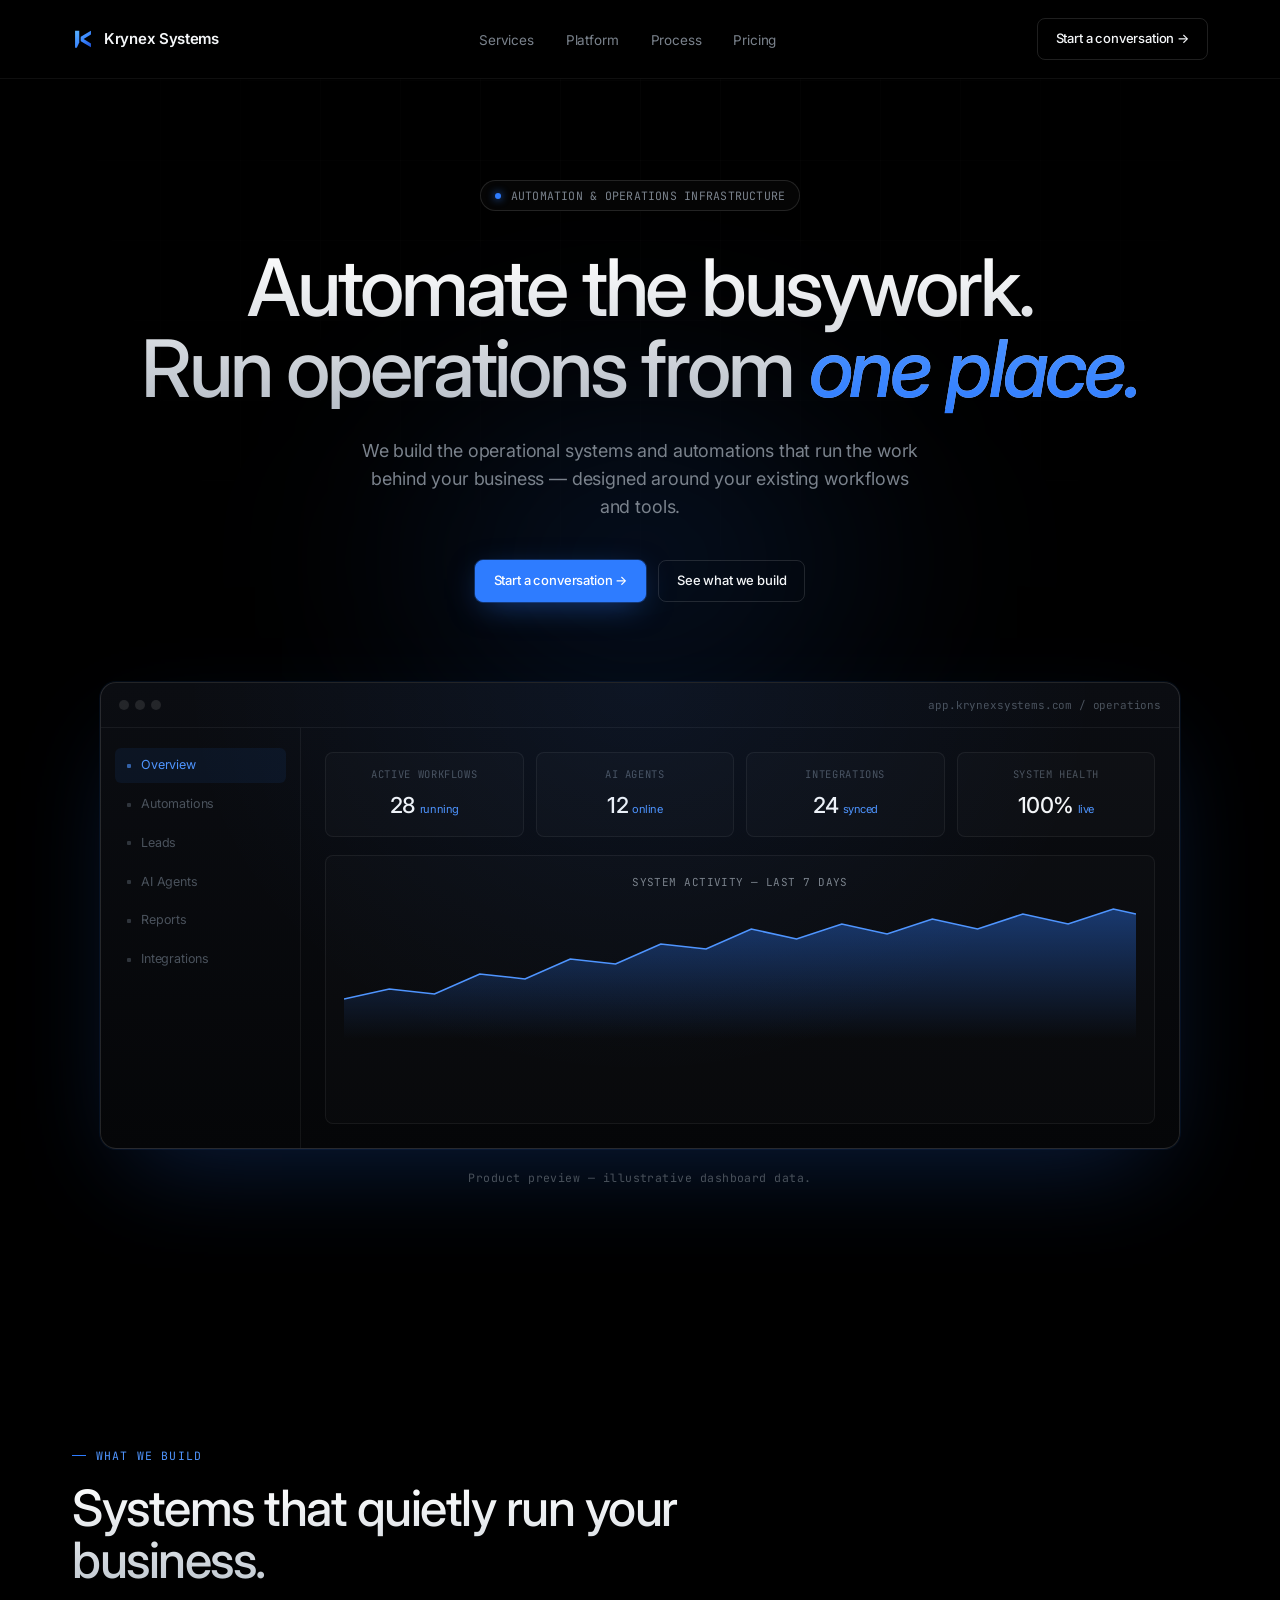
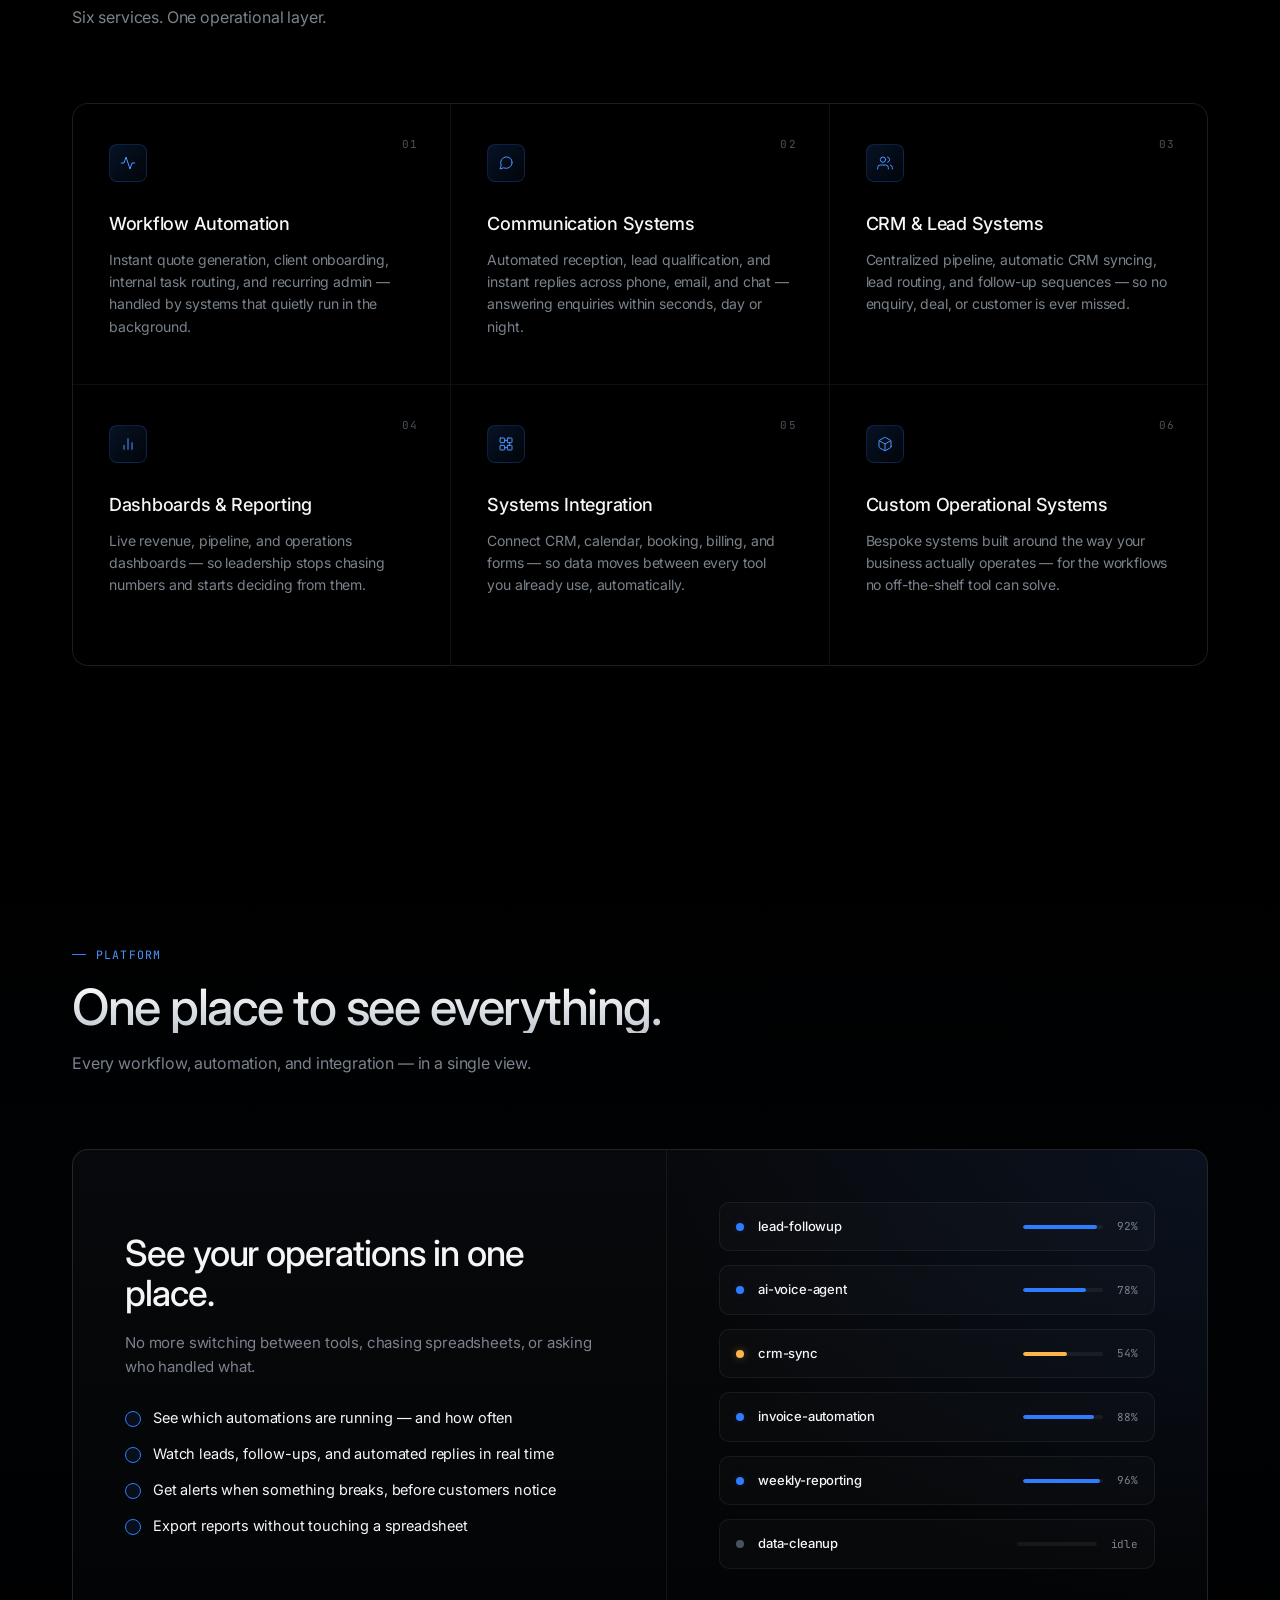
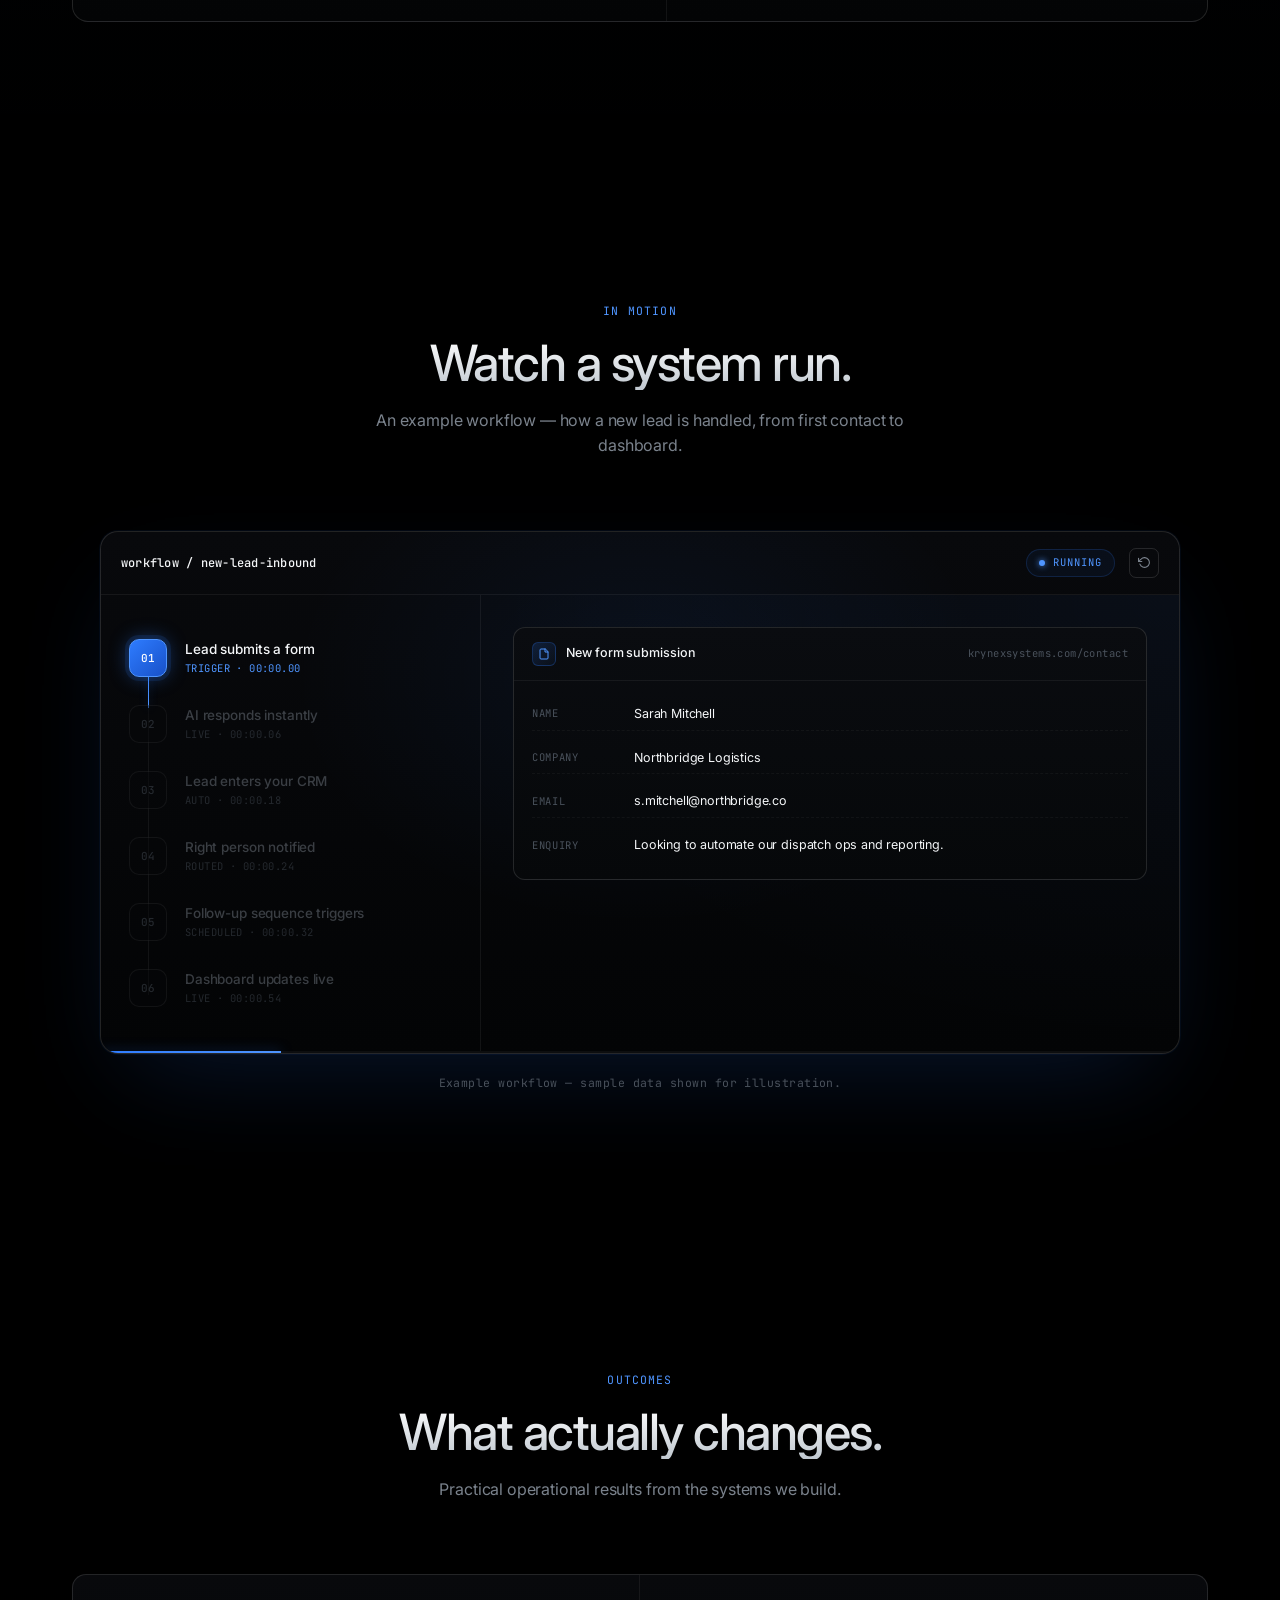
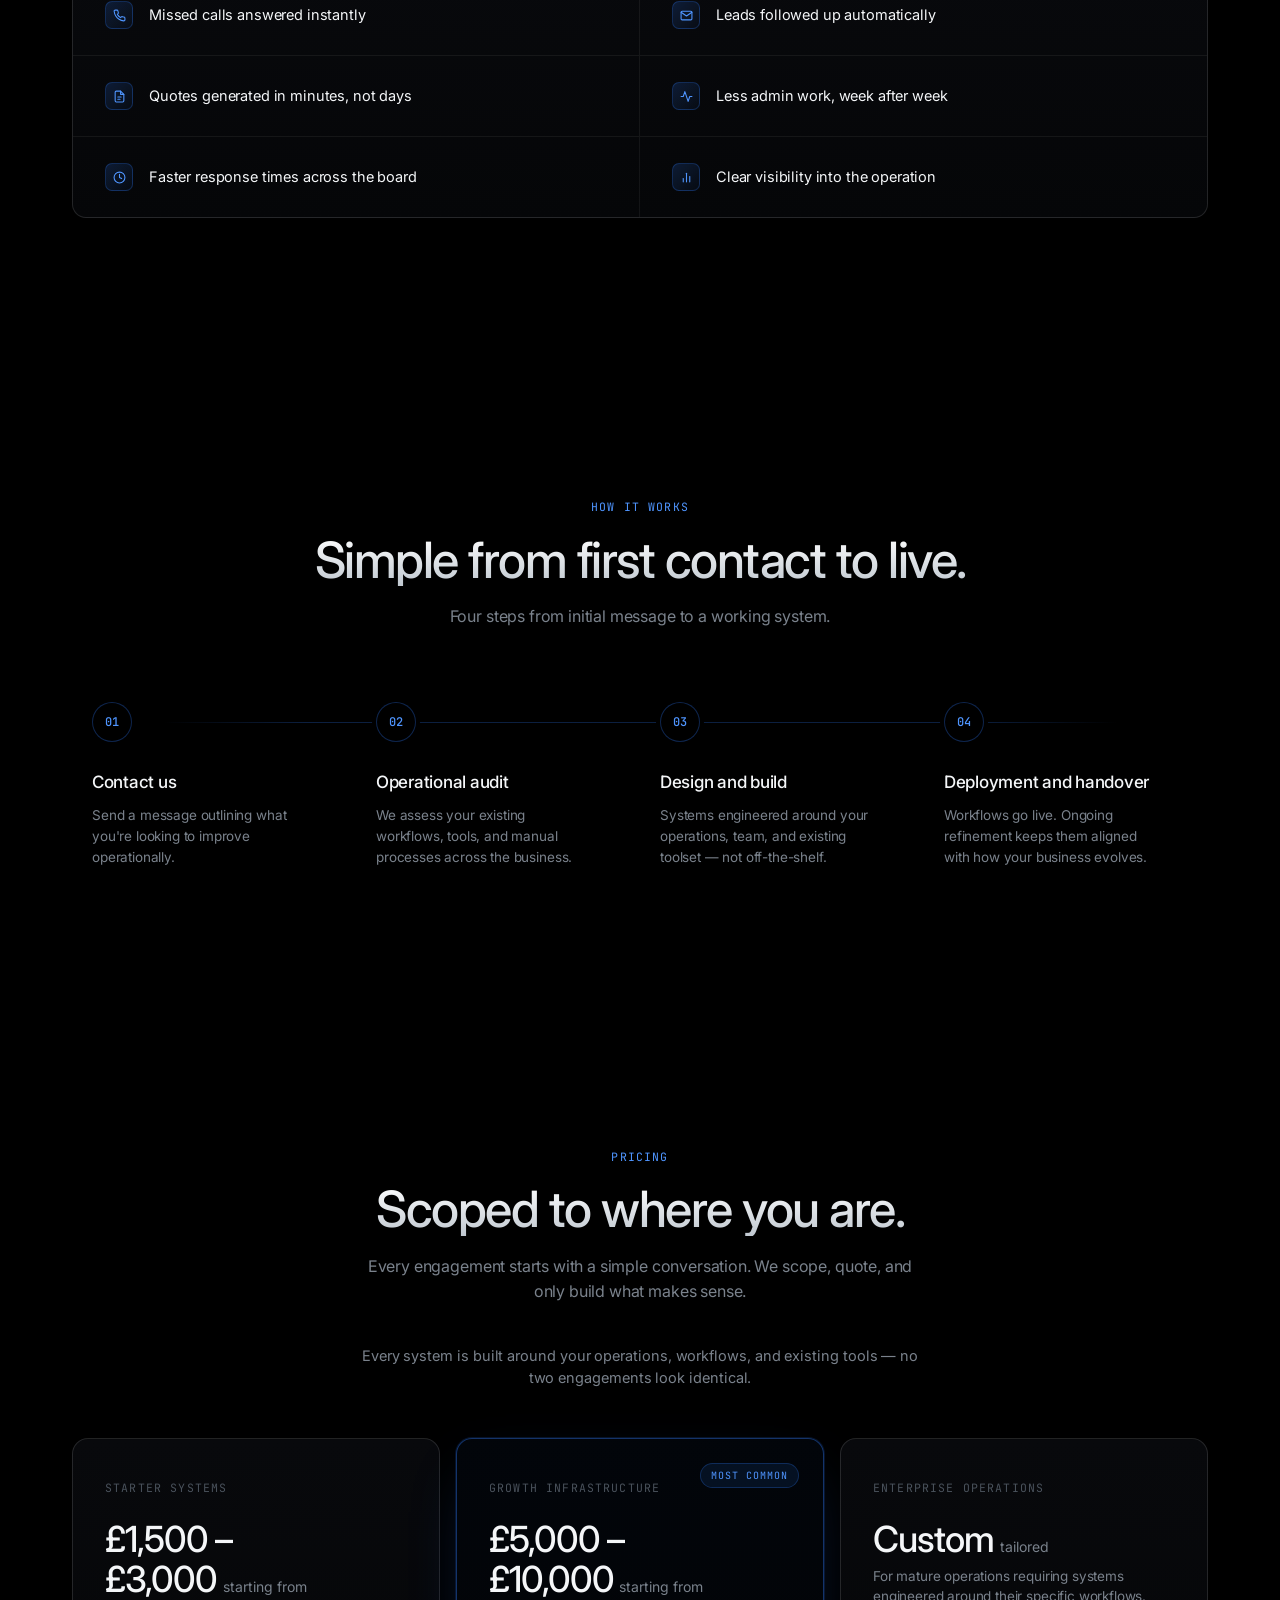
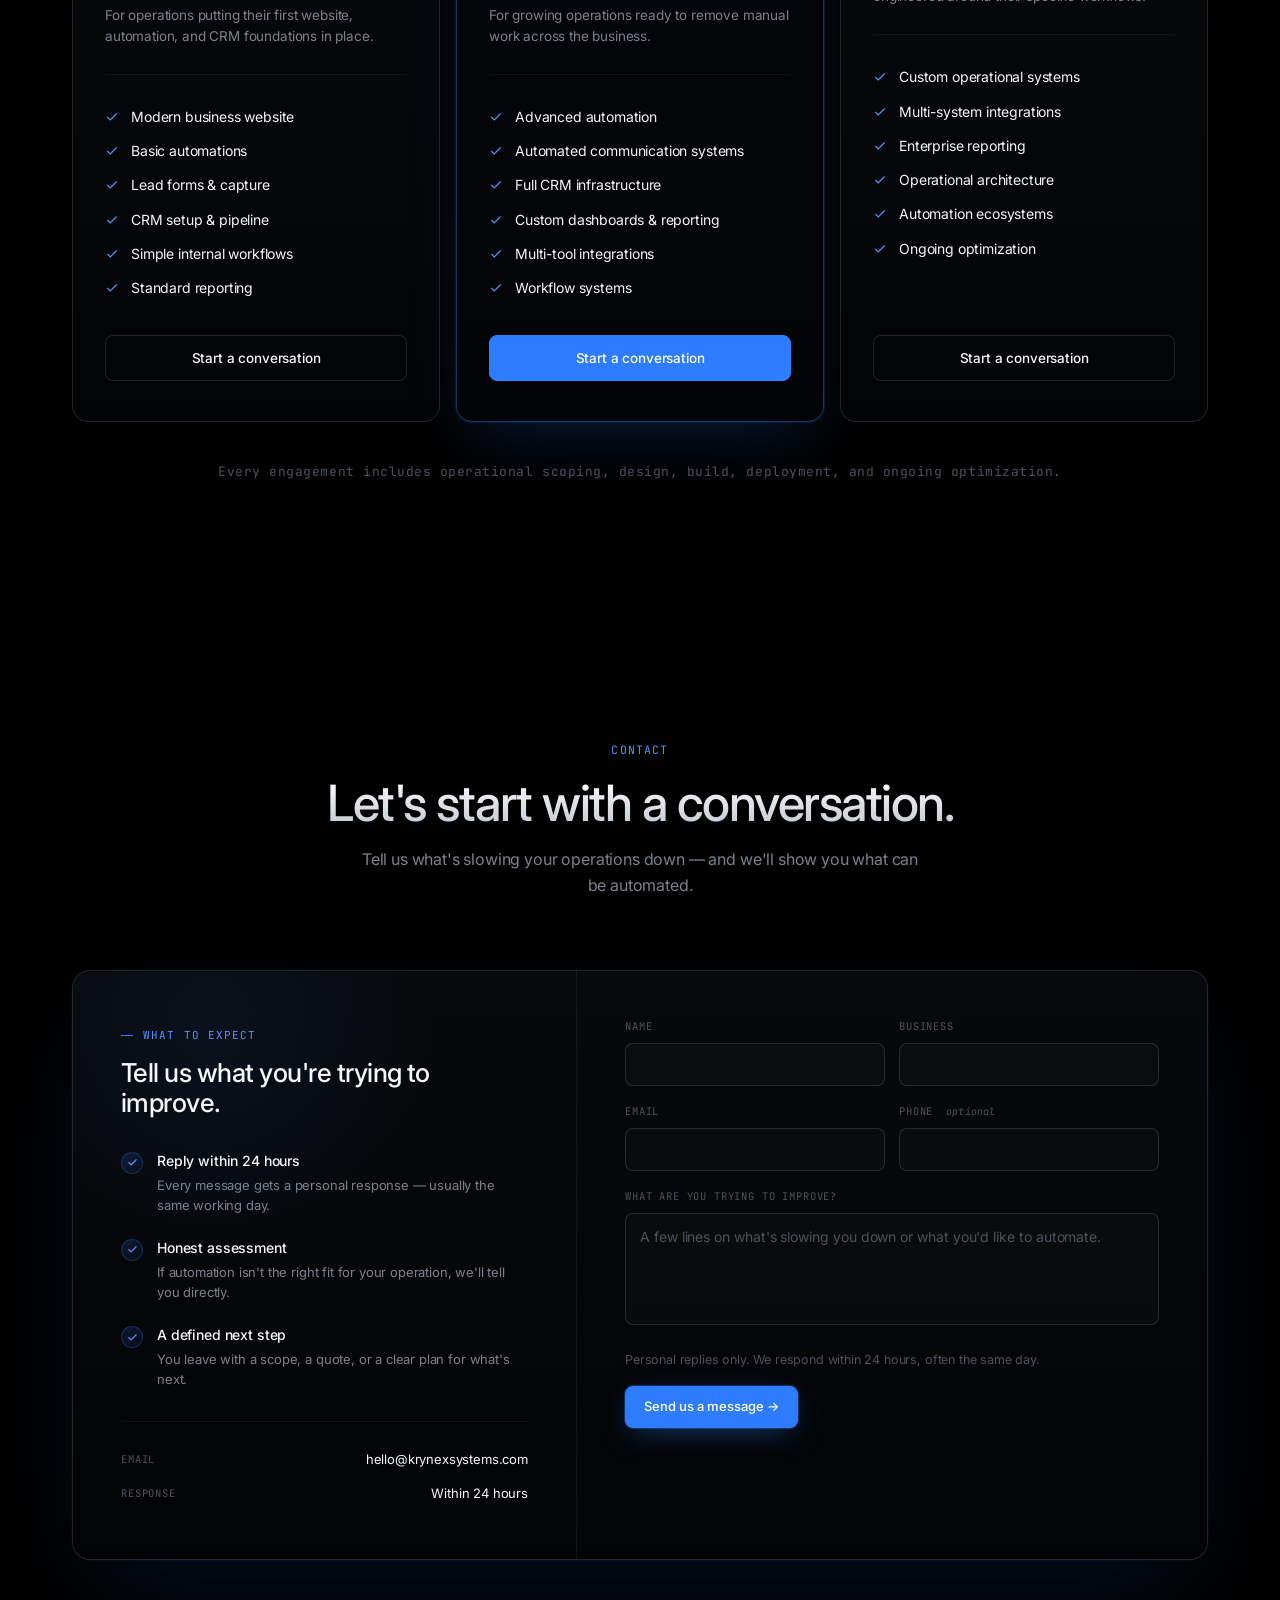
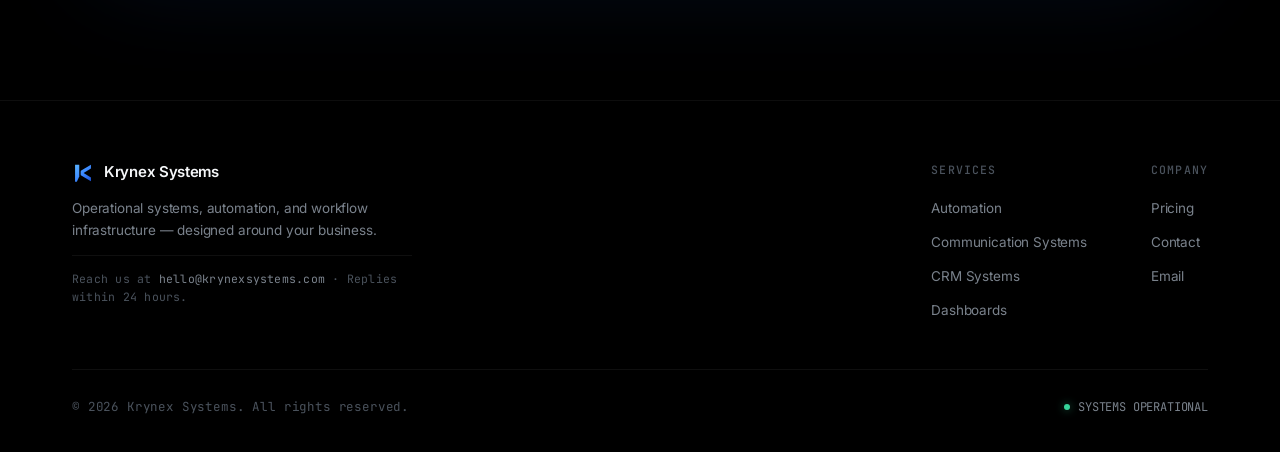
==== commit ad58ed9c: "Add files via upload" ====
--- a/index.html
+++ b/index.html
@@ -16,7 +16,7 @@
   <title>Krynex Systems — Automation &amp; Operations Infrastructure</title>
 
   <!-- Inline SVG favicon (no external file needed) -->
-  <link rel="icon" type="image/svg+xml" href="data:image/svg+xml,%3Csvg xmlns='http://www.w3.org/2000/svg' viewBox='0 0 32 32'%3E%3Crect width='32' height='32' rx='7' fill='%232E7CFF'/%3E%3Crect x='9' y='9' width='14' height='14' rx='2' fill='none' stroke='white' stroke-width='2.5'/%3E%3C/svg%3E" />
+  <link rel="icon" type="image/svg+xml" href="data:image/svg+xml,%3Csvg%20xmlns='http://www.w3.org/2000/svg'%20viewBox='0%200%20100%20100'%3E%3Cdefs%3E%3ClinearGradient%20id='k'%20gradientUnits='userSpaceOnUse'%20x1='14'%20y1='12'%20x2='86'%20y2='90'%3E%3Cstop%20offset='0'%20stop-color='%235AB4FF'/%3E%3Cstop%20offset='1'%20stop-color='%231C50D6'/%3E%3C/linearGradient%3E%3C/defs%3E%3Cpolygon%20points='14,12%2033,12%2033,66%2022,90%2014,90'%20fill='url(%23k)'/%3E%3Cpolygon%20points='40,40%2086,12%2086,30%2040,58'%20fill='url(%23k)'/%3E%3Cpolygon%20points='40,42%2086,70%2086,88%2040,60'%20fill='url(%23k)'/%3E%3C/svg%3E" />
 
   <!-- Fonts -->
   <link rel="preconnect" href="https://fonts.googleapis.com" />
@@ -70,7 +70,7 @@
     <div class="hero-visual reveal">
       <div class="hv-bar">
         <div class="hv-dots" aria-hidden="true"><span></span><span></span><span></span></div>
-        <div class="hv-url">app.krynex.systems / operations / live</div>
+        <div class="hv-url">app.krynexsystems.com / operations</div>
       </div>
       <div class="hv-body">
         <aside class="hv-side" aria-hidden="true">
@@ -116,6 +116,8 @@
         </div>
       </div>
     </div>
+
+    <p class="visual-caption reveal">Product preview — illustrative dashboard data.</p>
   </div>
 </header>
 
@@ -256,7 +258,7 @@
     <div class="section-head center reveal">
       <div class="section-tag">In motion</div>
       <h2>Watch a system run.</h2>
-      <p>A real example — what happens when a new lead comes in, handled end to end.</p>
+      <p>An example workflow — how a new lead is handled, from first contact to dashboard.</p>
     </div>
 
     <div class="demo-card reveal" id="demo">
@@ -335,7 +337,7 @@
                   <svg viewBox="0 0 24 24" fill="none" stroke="currentColor" stroke-width="2" stroke-linecap="round" stroke-linejoin="round"><path d="M14 2H6a2 2 0 0 0-2 2v16a2 2 0 0 0 2 2h12a2 2 0 0 0 2-2V8z"/><polyline points="14 2 14 8 20 8"/></svg>
                 </div>
                 <div class="pane-head-title">New form submission</div>
-                <div class="pane-head-meta">krynex.systems/contact</div>
+                <div class="pane-head-meta">krynexsystems.com/contact</div>
               </div>
               <div class="pane-body">
                 <div class="field-row"><span class="field-label">Name</span><span class="field-value">Sarah Mitchell</span></div>
@@ -449,6 +451,8 @@
         <div class="demo-progress-bar" id="demo-progress"></div>
       </div>
     </div>
+
+    <p class="visual-caption reveal">Example workflow — sample data shown for illustration.</p>
   </div>
 </section>
 
@@ -530,7 +534,7 @@
     <div class="section-head center reveal">
       <div class="section-tag">Pricing</div>
       <h2>Scoped to where you are.</h2>
-      <p>Every engagement starts with a free call. We scope, quote, and only build what makes sense.</p>
+      <p>Every engagement starts with a simple conversation. We scope, quote, and only build what makes sense.</p>
     </div>
 
     <p class="pricing-intro reveal">Every system is built around your operations, workflows, and existing tools — no two engagements look identical.</p>
@@ -566,7 +570,7 @@
           <li><svg viewBox="0 0 24 24" fill="none" stroke="currentColor" stroke-width="2" aria-hidden="true"><polyline points="20 6 9 17 4 12"/></svg>Multi-tool integrations</li>
           <li><svg viewBox="0 0 24 24" fill="none" stroke="currentColor" stroke-width="2" aria-hidden="true"><polyline points="20 6 9 17 4 12"/></svg>Workflow systems</li>
         </ul>
-        <a href="#contact" class="price-cta">Discuss your operations</a>
+        <a href="#contact" class="price-cta">Start a conversation</a>
       </div>
 
       <!-- ENTERPRISE -->
@@ -582,7 +586,7 @@
           <li><svg viewBox="0 0 24 24" fill="none" stroke="currentColor" stroke-width="2" aria-hidden="true"><polyline points="20 6 9 17 4 12"/></svg>Automation ecosystems</li>
           <li><svg viewBox="0 0 24 24" fill="none" stroke="currentColor" stroke-width="2" aria-hidden="true"><polyline points="20 6 9 17 4 12"/></svg>Ongoing optimization</li>
         </ul>
-        <a href="#contact" class="price-cta">Tell us what you need</a>
+        <a href="#contact" class="price-cta">Start a conversation</a>
       </div>
     </div>
 
@@ -639,7 +643,7 @@
         <div class="contact-meta">
           <div class="contact-meta-row">
             <span class="contact-meta-label">Email</span>
-            <a href="mailto:hello@krynex.systems" class="contact-meta-value">hello@krynex.systems</a>
+            <a href="mailto:hello@krynexsystems.com" class="contact-meta-value">hello@krynexsystems.com</a>
           </div>
           <div class="contact-meta-row">
             <span class="contact-meta-label">Response</span>
@@ -653,7 +657,7 @@
         <!-- WEB3FORMS CONFIGURATION                                       -->
         <!-- Replace the value below with your access key from web3forms.com -->
         <!-- ============================================================ -->
-        <input type="hidden" name="access_key" value="YOUR_WEB3FORMS_ACCESS_KEY_HERE" />
+        <input type="hidden" name="access_key" value="db9355b1-1416-42c4-9e1d-c680bf48308c" />
         <input type="hidden" name="subject" value="New enquiry from Krynex Systems website" />
         <input type="hidden" name="from_name" value="Krynex Systems Contact Form" />
         <!-- Honeypot field — leave hidden, do not remove -->
@@ -713,7 +717,7 @@
           <span>Krynex Systems</span>
         </a>
         <p>Operational systems, automation, and workflow infrastructure — designed around your business.</p>
-        <p class="footer-reassure">Reach us at <a href="mailto:hello@krynex.systems">hello@krynex.systems</a> · Replies within 24 hours.</p>
+        <p class="footer-reassure">Reach us at <a href="mailto:hello@krynexsystems.com">hello@krynexsystems.com</a> · Replies within 24 hours.</p>
       </div>
       <div class="footer-links">
         <div class="footer-col">
@@ -730,7 +734,7 @@
           <ul>
             <li><a href="#pricing">Pricing</a></li>
             <li><a href="#contact">Contact</a></li>
-            <li><a href="mailto:hello@krynex.systems">Email</a></li>
+            <li><a href="mailto:hello@krynexsystems.com">Email</a></li>
           </ul>
         </div>
       </div>
--- a/style.css
+++ b/style.css
@@ -115,19 +115,11 @@
 .logo-mark {
   width: 22px;
   height: 22px;
-  border-radius: 5px;
-  background: linear-gradient(135deg, var(--blue) 0%, #1851C9 100%);
-  box-shadow: 0 0 16px rgba(46, 124, 255, 0.4);
-  position: relative;
-}
-.logo-mark::after {
-  content: '';
-  position: absolute;
-  inset: 4px;
-  border: 1.5px solid rgba(255, 255, 255, 0.9);
-  border-radius: 2px;
-  border-right: none;
-  border-bottom: none;
+  flex-shrink: 0;
+  background-image: url("data:image/svg+xml,%3Csvg xmlns='http://www.w3.org/2000/svg' viewBox='0 0 100 100'%3E%3Cdefs%3E%3ClinearGradient id='k' gradientUnits='userSpaceOnUse' x1='14' y1='12' x2='86' y2='90'%3E%3Cstop offset='0' stop-color='%235AB4FF'/%3E%3Cstop offset='.55' stop-color='%233A86FF'/%3E%3Cstop offset='1' stop-color='%231C50D6'/%3E%3C/linearGradient%3E%3C/defs%3E%3Cpolygon points='14,12 33,12 33,66 22,90 14,90' fill='url(%23k)'/%3E%3Cpolygon points='40,40 86,12 86,30 40,58' fill='url(%23k)'/%3E%3Cpolygon points='40,42 86,70 86,88 40,60' fill='url(%23k)'/%3E%3C/svg%3E");
+  background-size: contain;
+  background-repeat: no-repeat;
+  background-position: center;
 }
 
 /* ------------------------------------------------------------------
@@ -422,6 +414,16 @@
   color: var(--text-muted);
   max-width: 560px;
   line-height: 1.6;
+}
+
+/* Caption for illustrative product visuals / demo data */
+.visual-caption {
+  text-align: center;
+  margin-top: 20px;
+  font-family: var(--mono);
+  font-size: 11.5px;
+  letter-spacing: 0.04em;
+  color: var(--text-dim);
 }
 
 /* ------------------------------------------------------------------
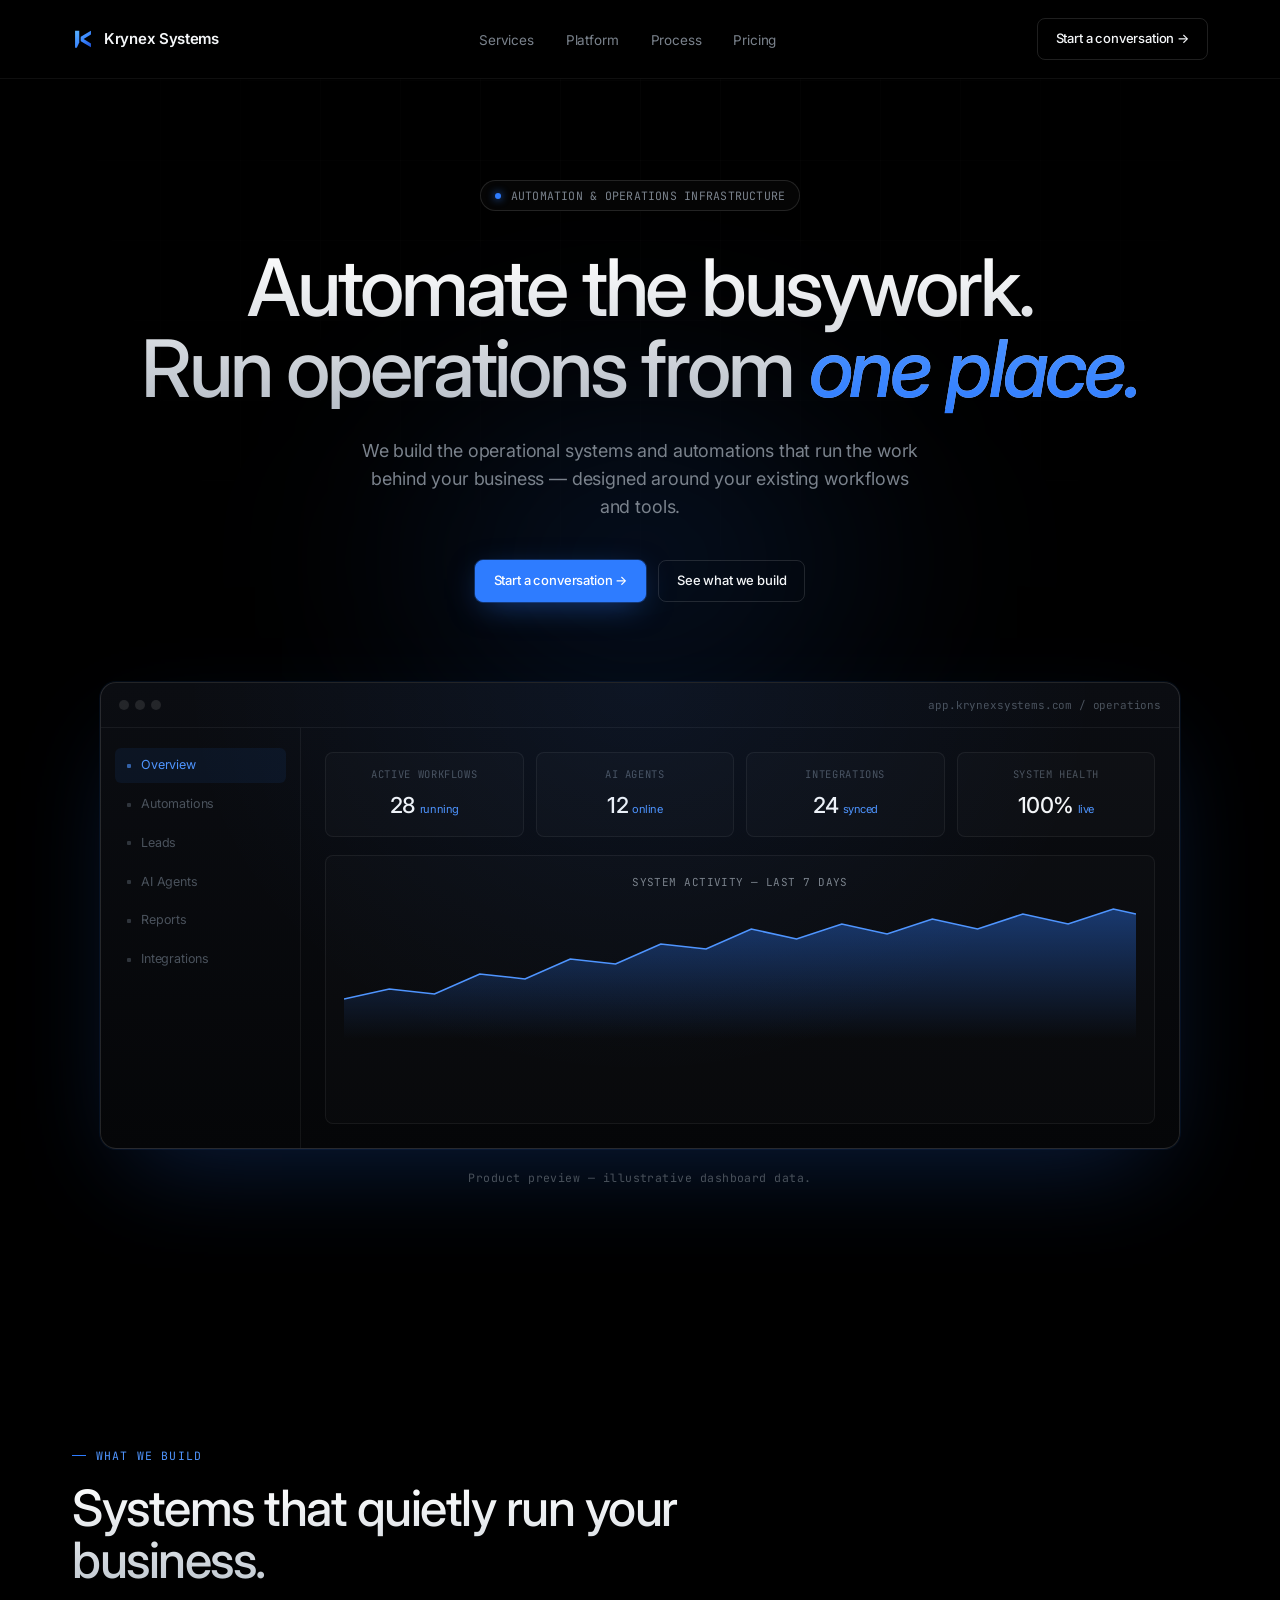
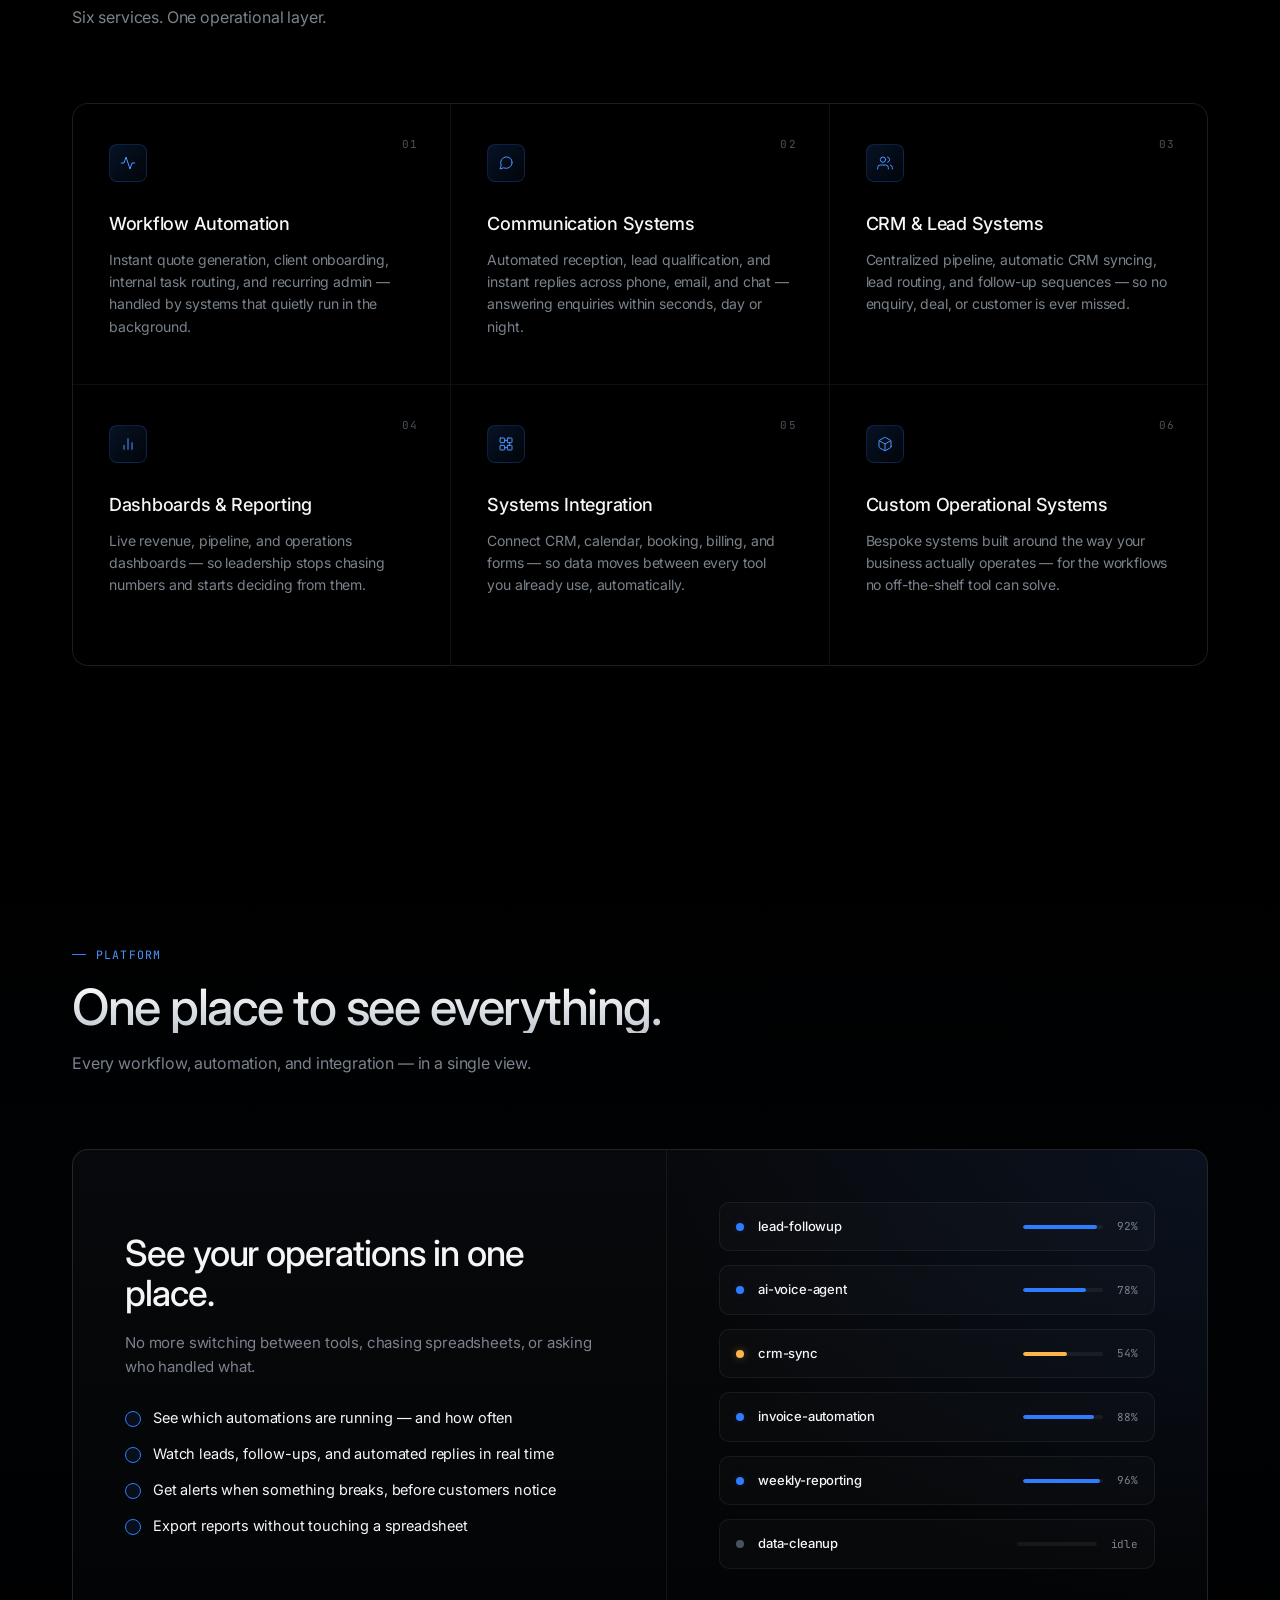
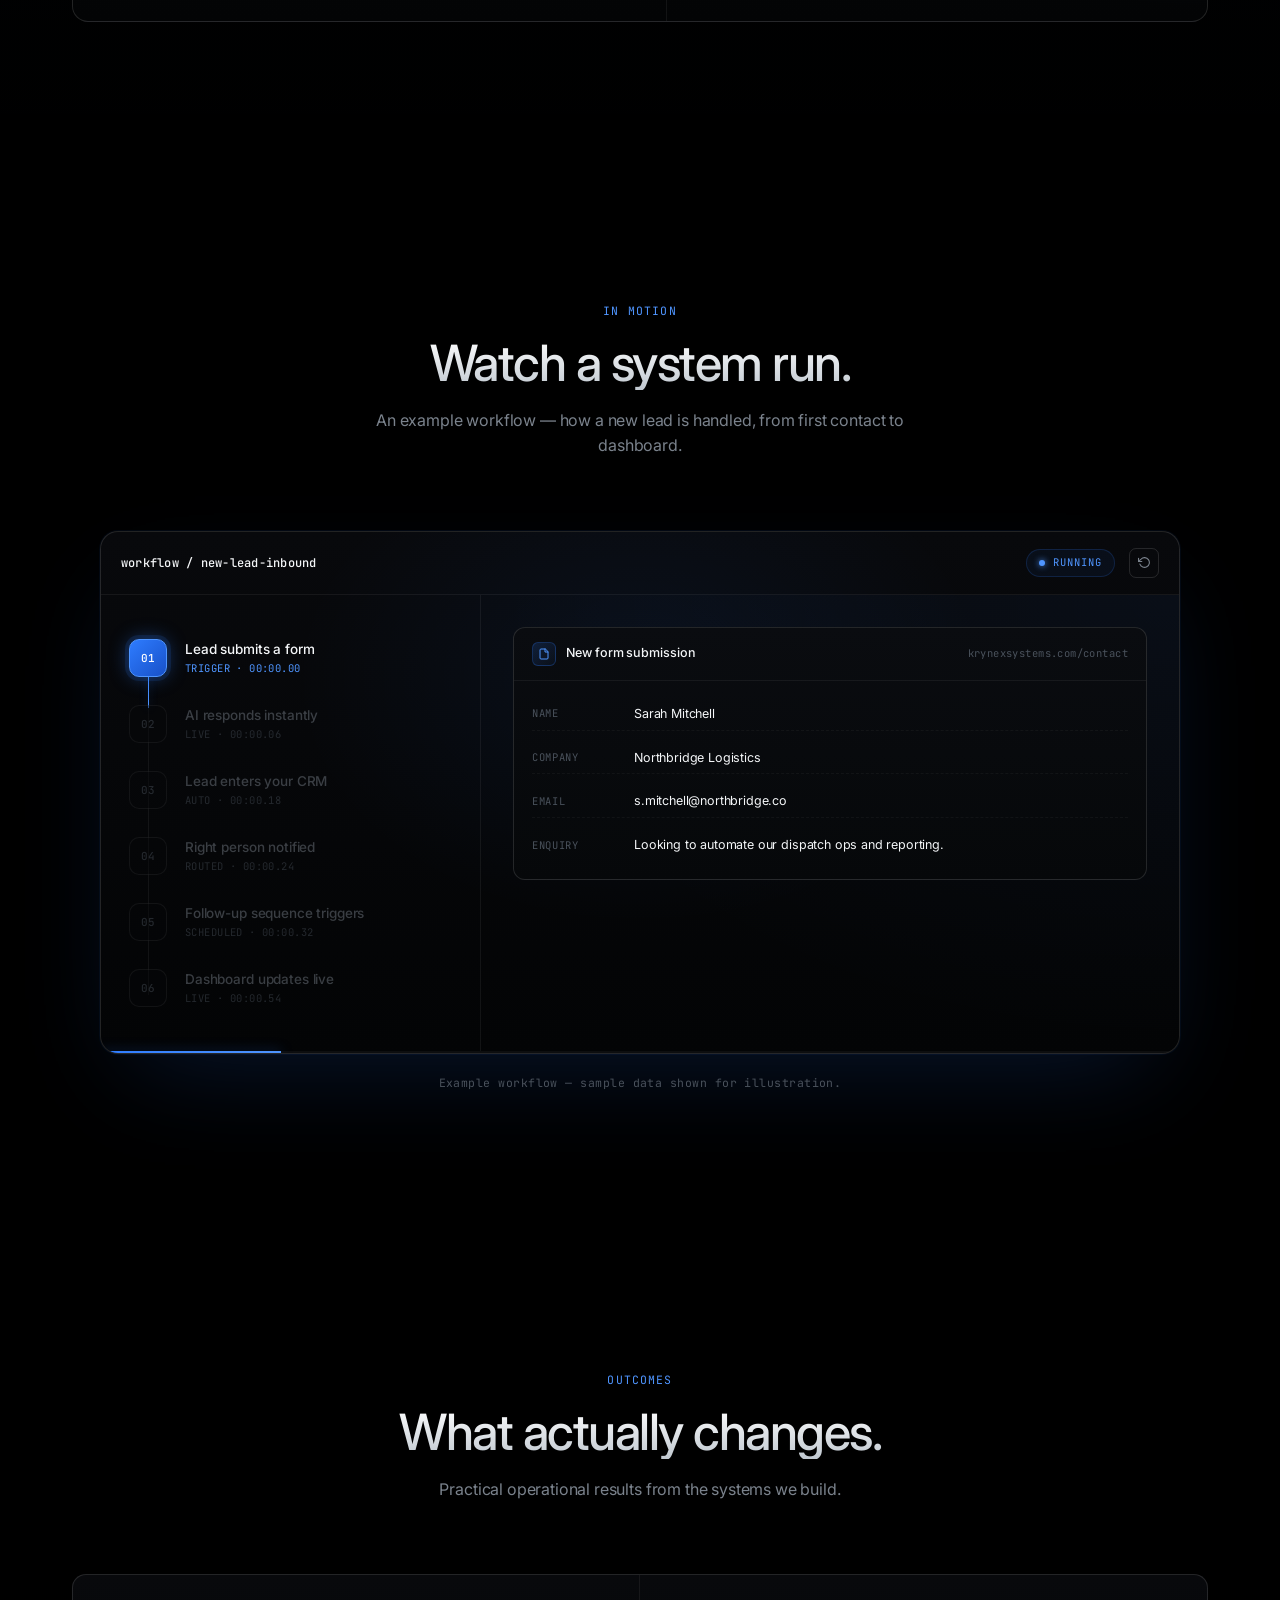
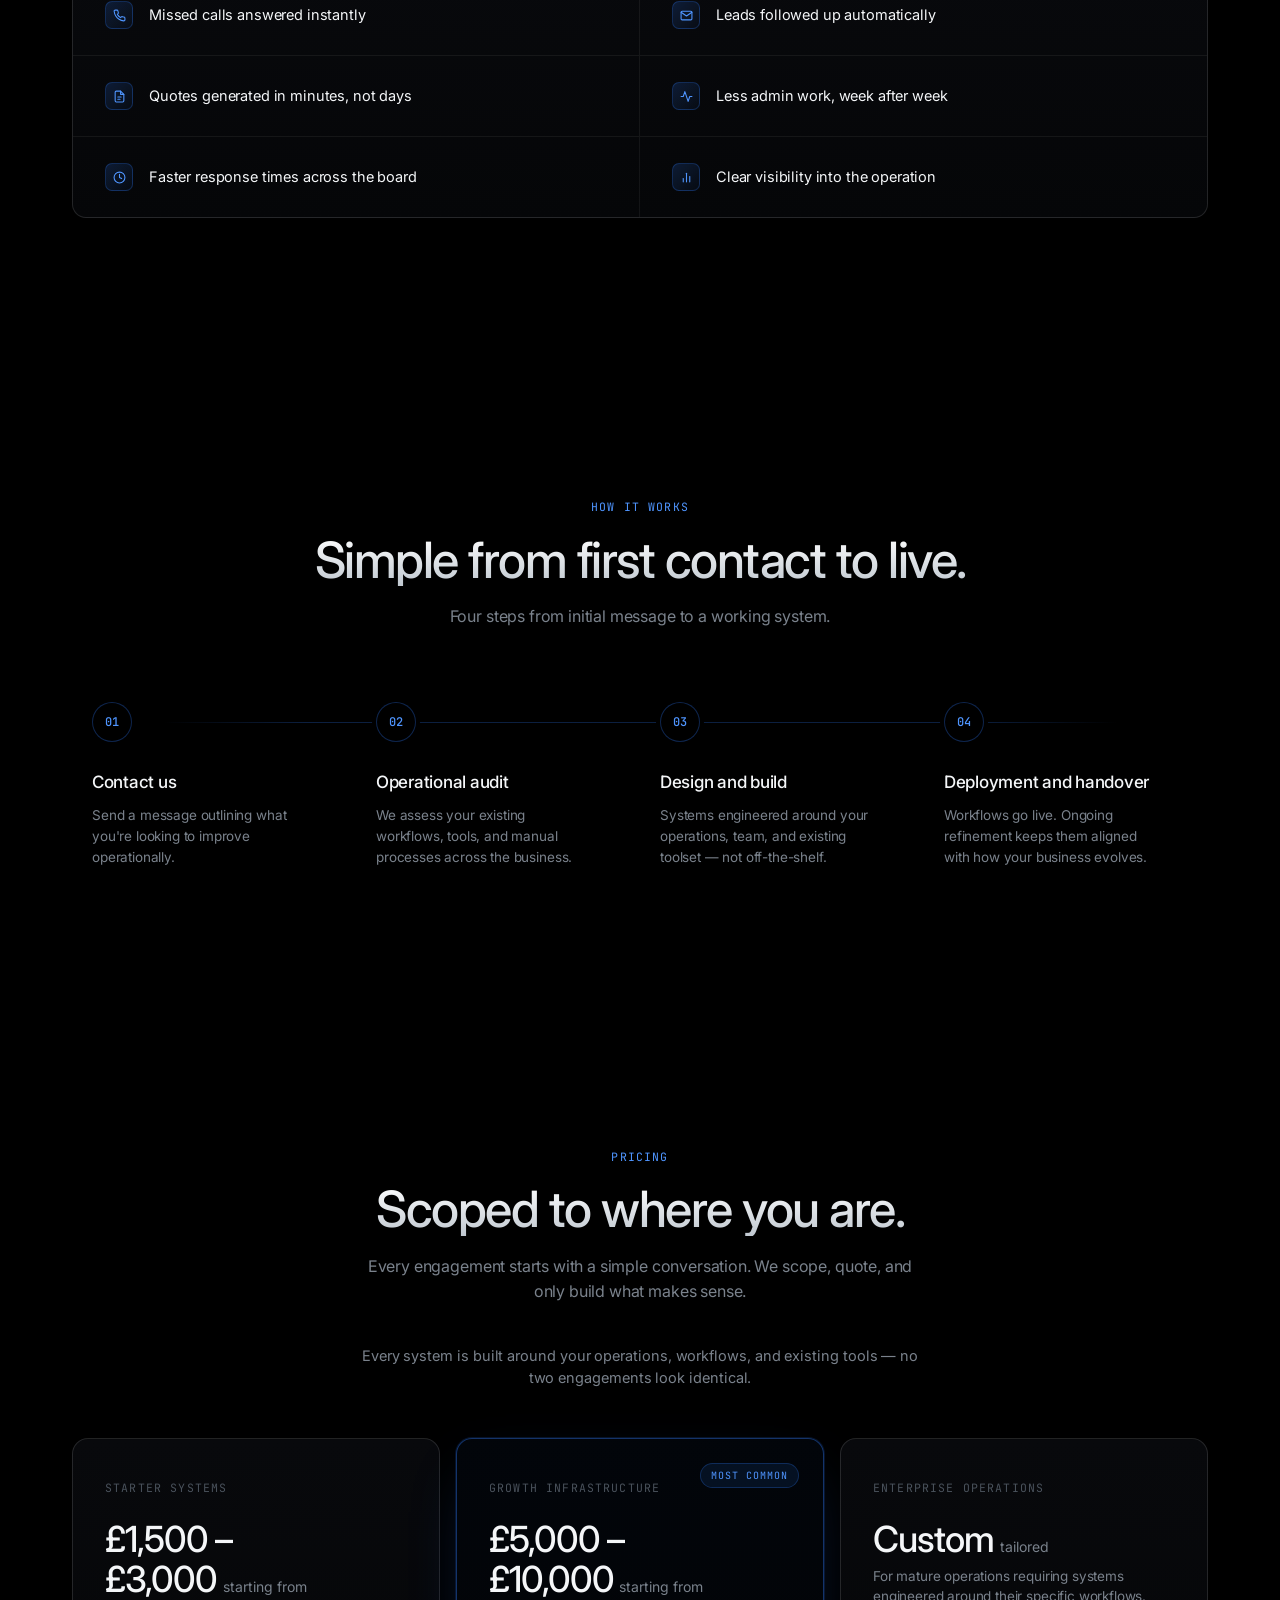
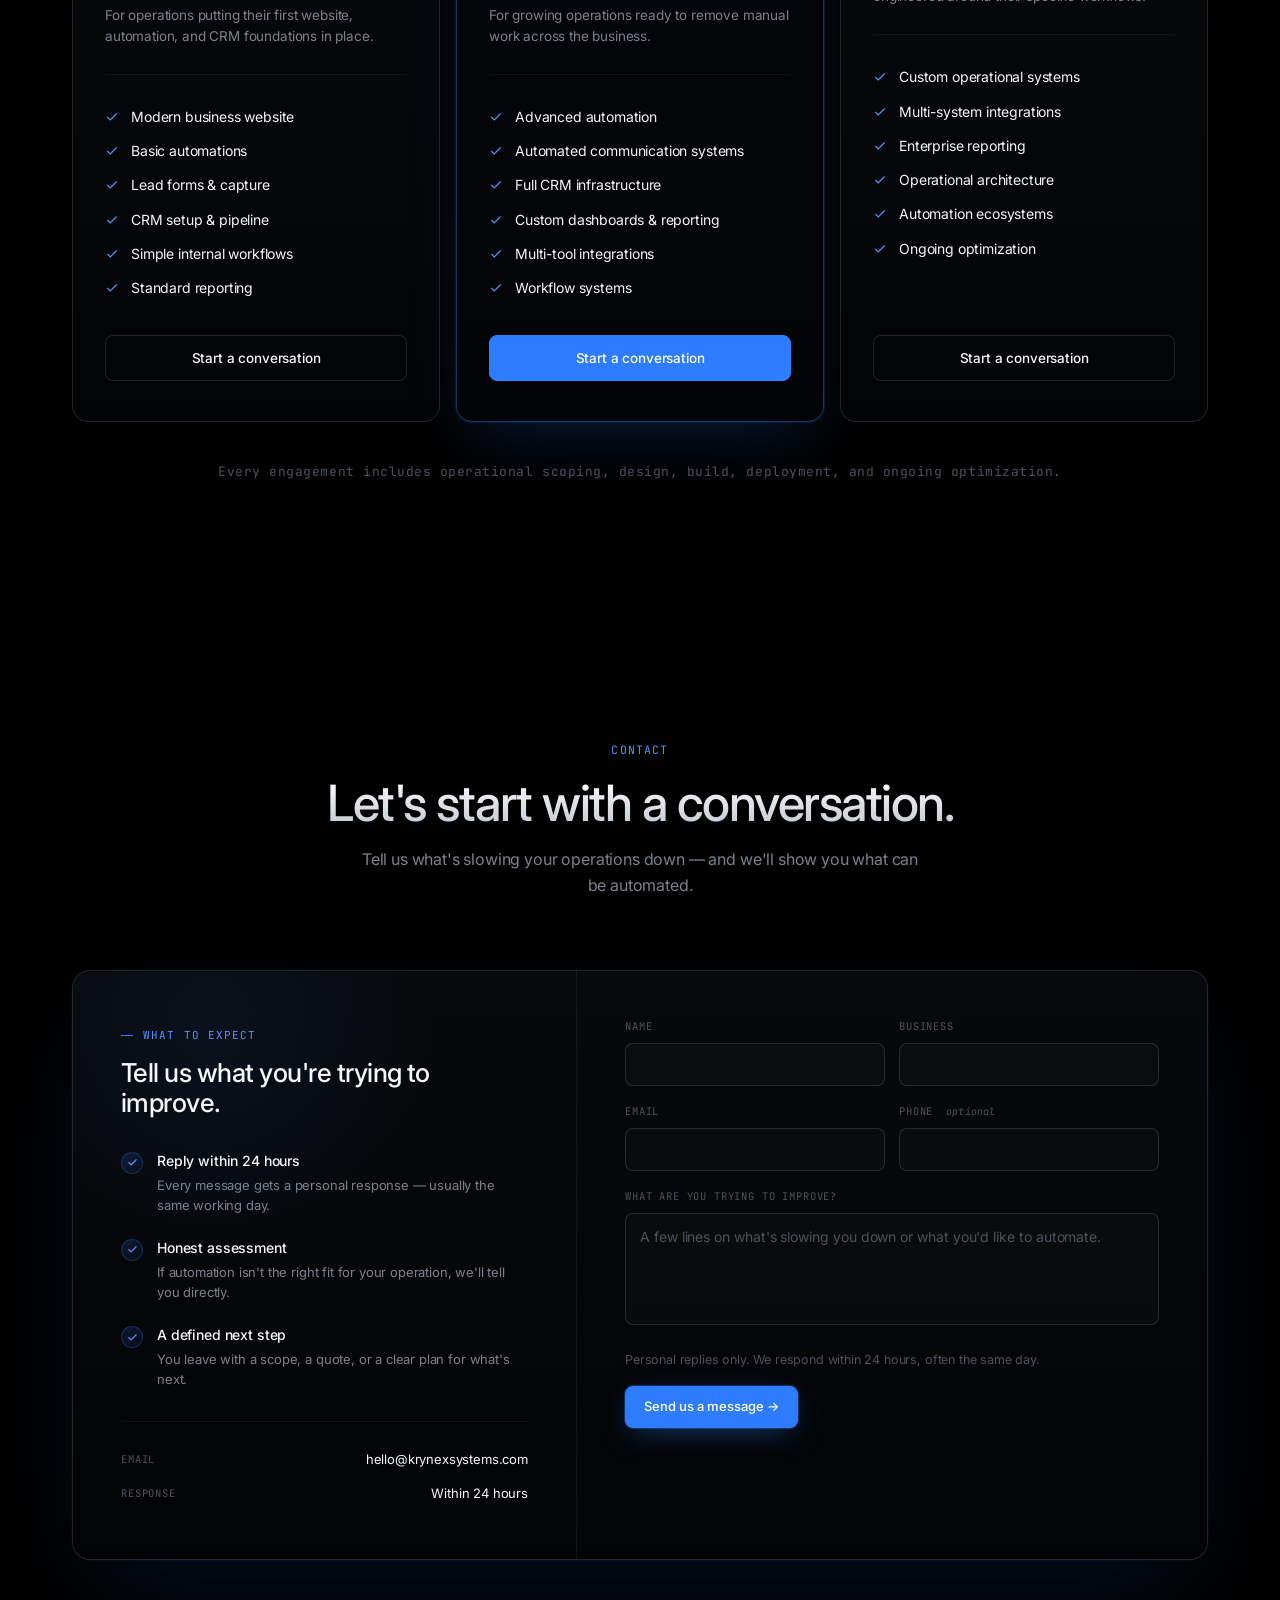
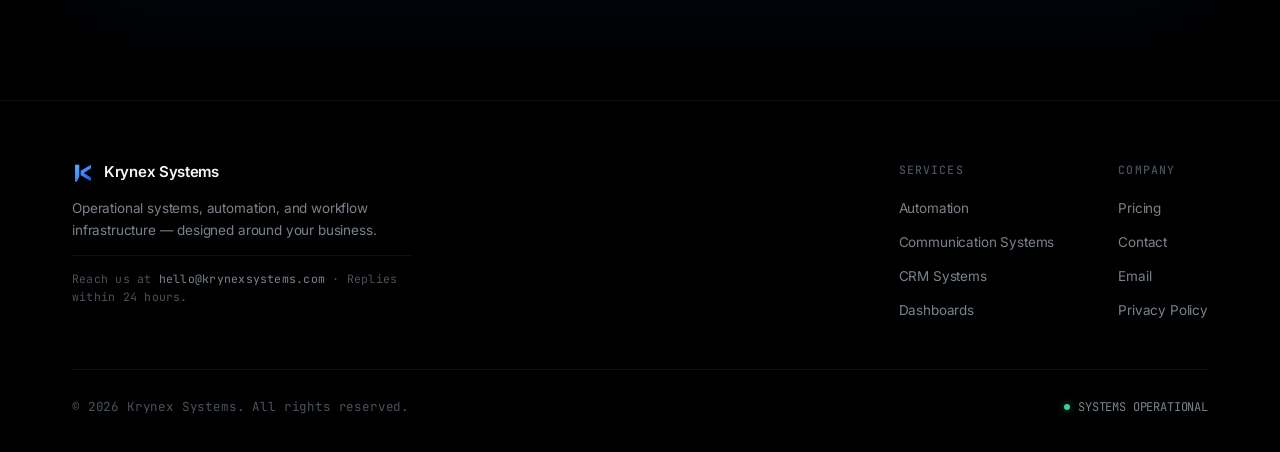
==== commit ceb02638: "Add files via upload" ====
--- a/index.html
+++ b/index.html
@@ -735,6 +735,7 @@
             <li><a href="#pricing">Pricing</a></li>
             <li><a href="#contact">Contact</a></li>
             <li><a href="mailto:hello@krynexsystems.com">Email</a></li>
+            <li><a href="privacy-policy.html">Privacy Policy</a></li>
           </ul>
         </div>
       </div>
